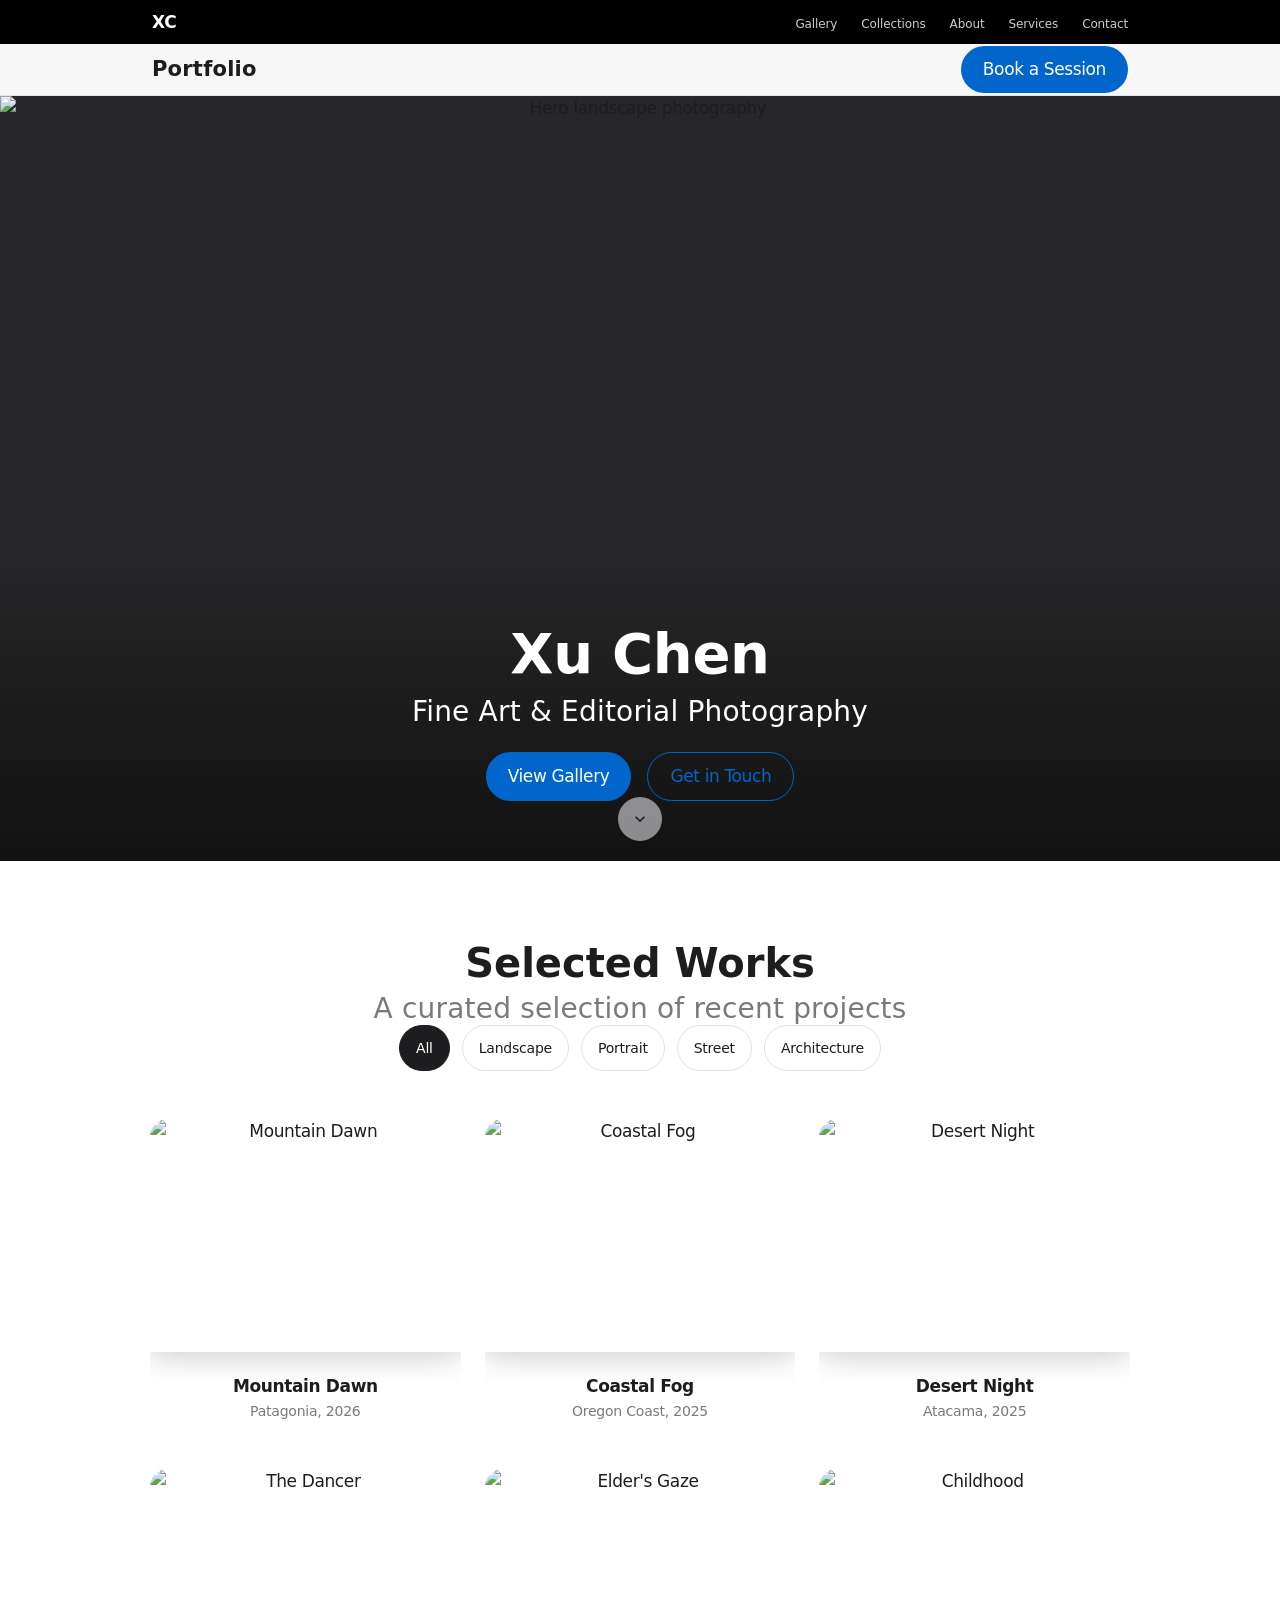
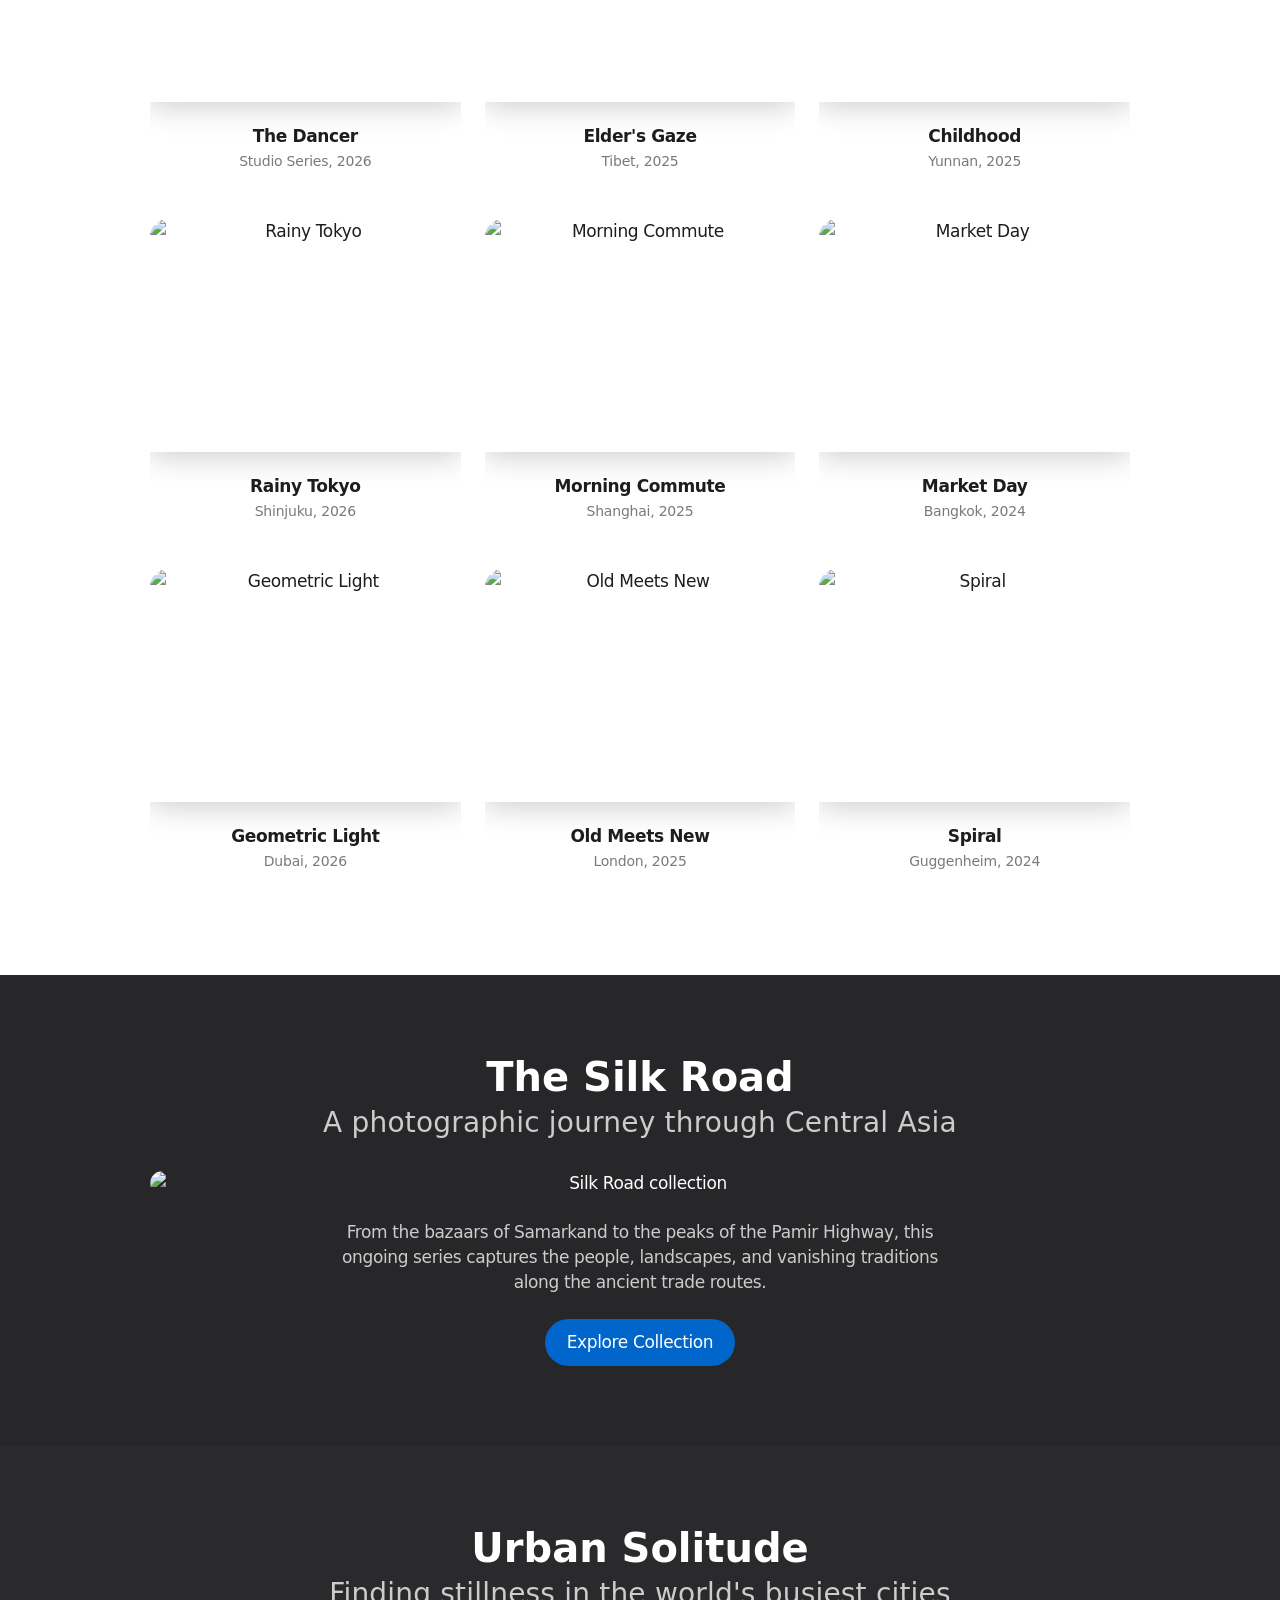
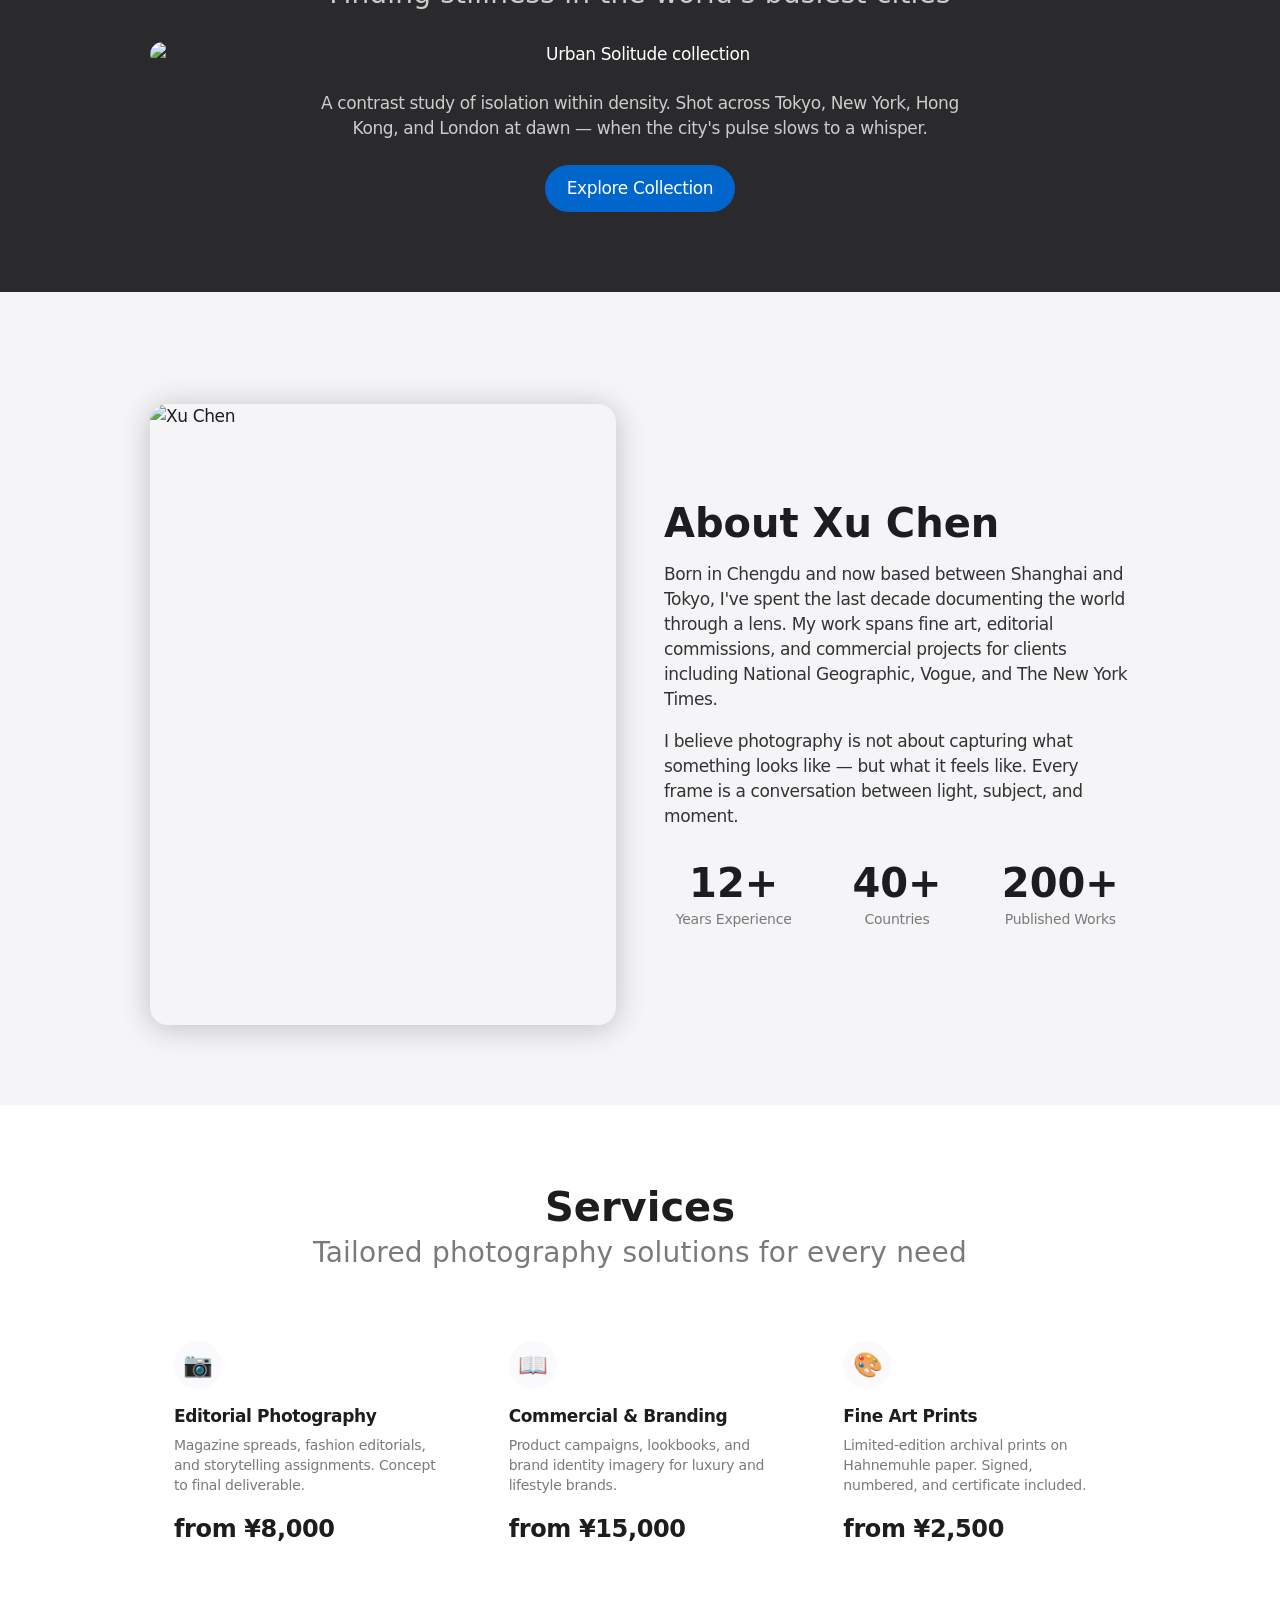
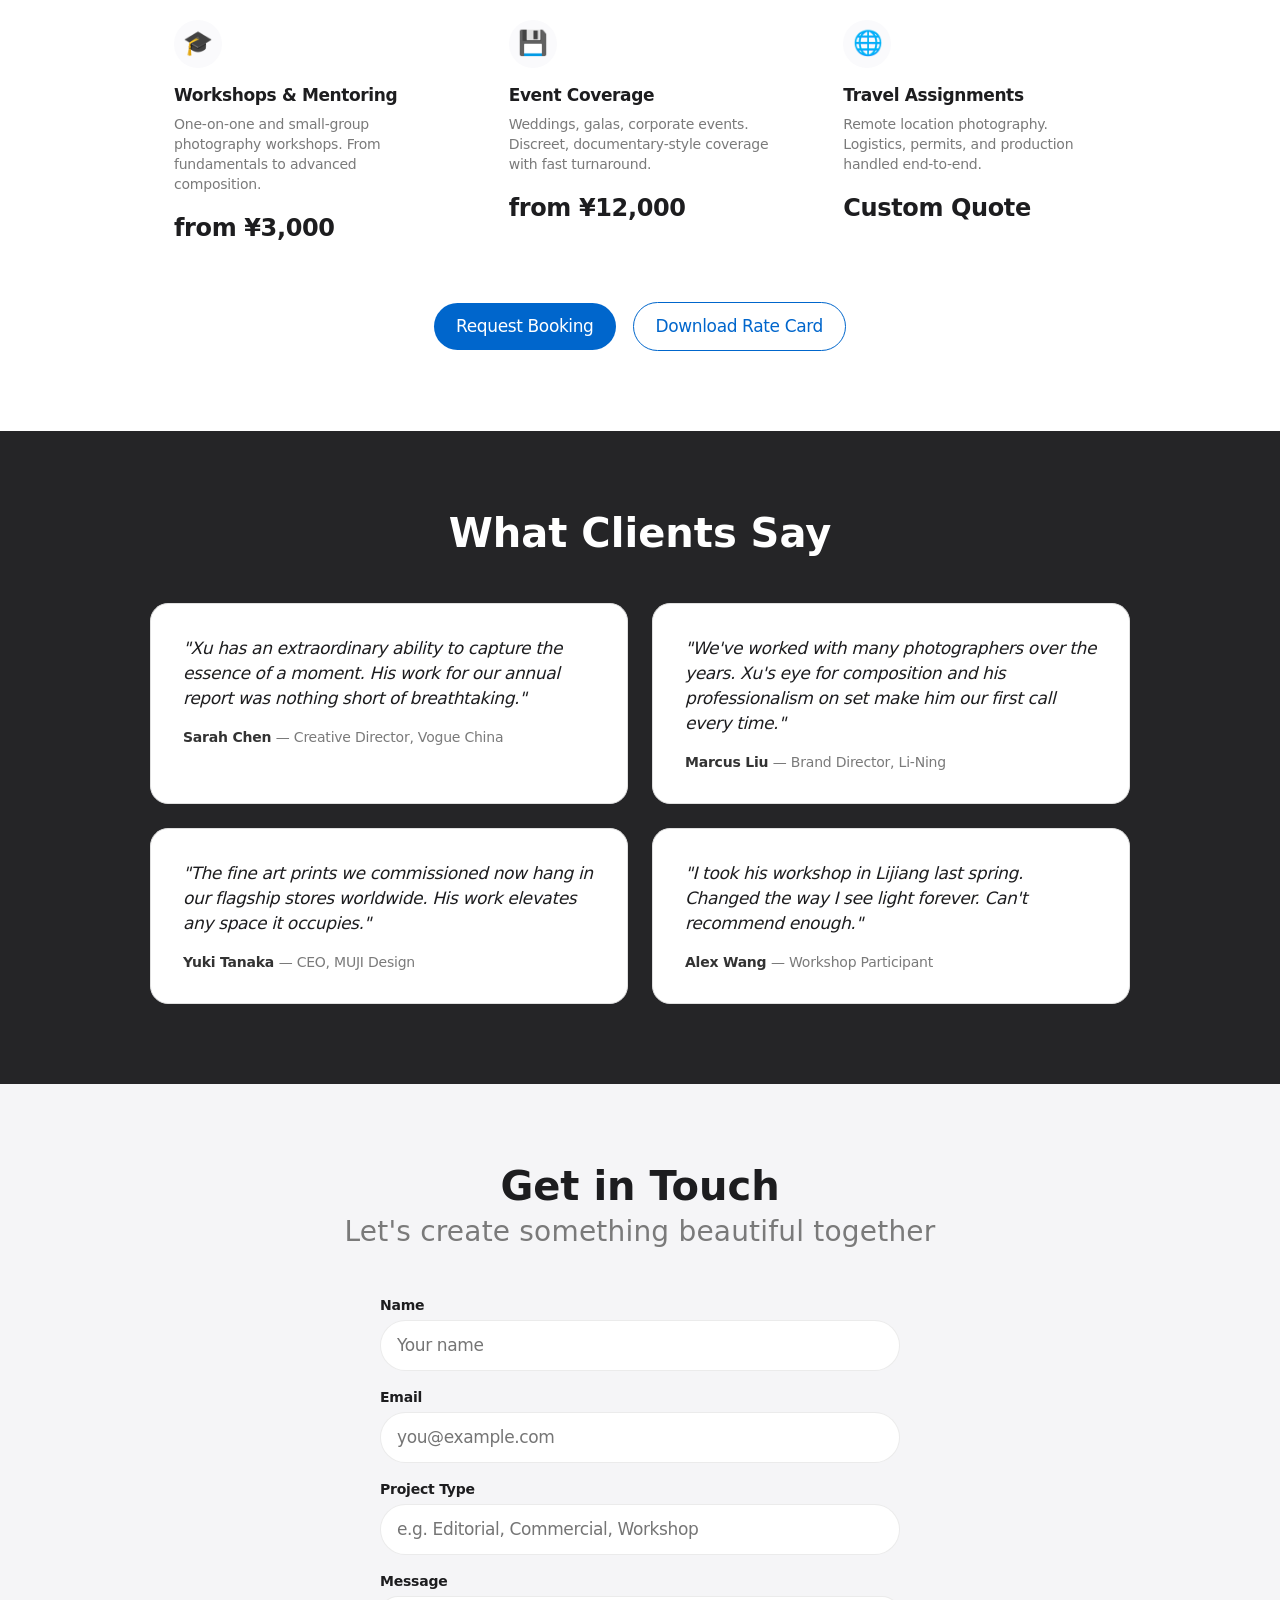
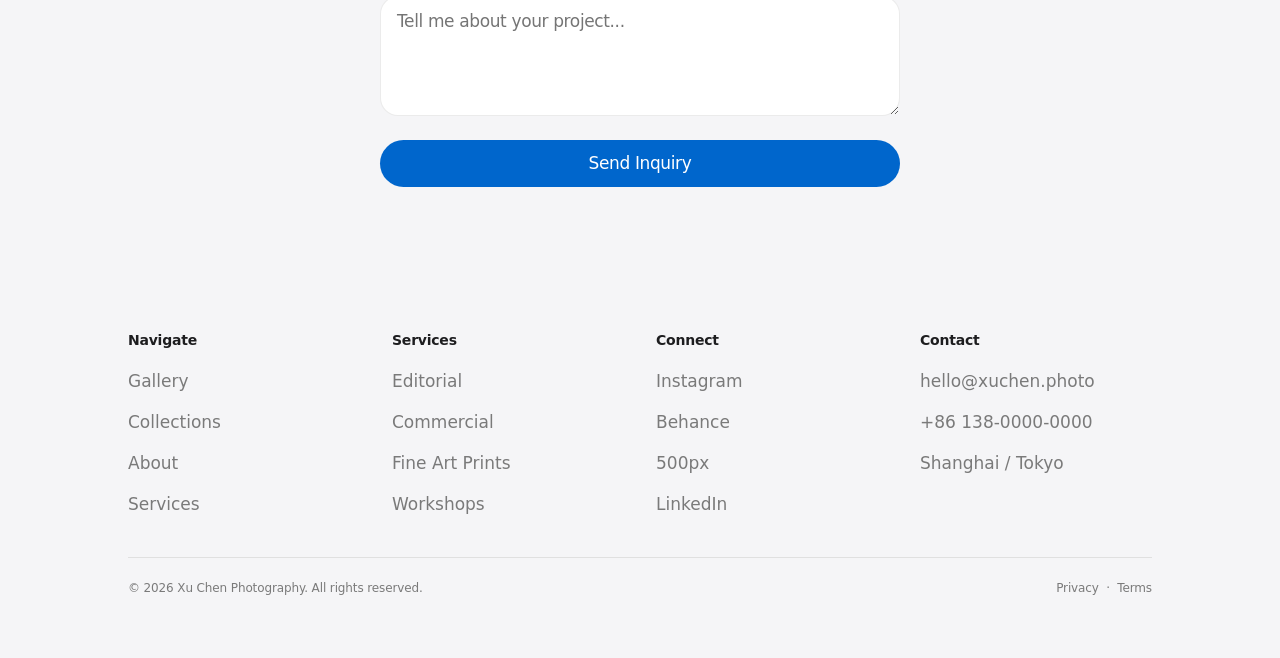
==== index.html @ 3d75cf9b "Initial commit: photographer portfolio" ====
<!DOCTYPE html>
<html lang="zh-CN">
<head>
<meta charset="UTF-8">
<meta name="viewport" content="width=device-width, initial-scale=1.0">
<title>Xu Chen — Photographer</title>
<style>
/* ============================================================
   CSS Custom Properties — per DESIGN.md tokens
   ============================================================ */
:root {
  /* Colors */
  --primary: #0066cc;
  --primary-focus: #0071e3;
  --primary-on-dark: #2997ff;
  --ink: #1d1d1f;
  --body: #1d1d1f;
  --body-on-dark: #ffffff;
  --body-muted: #cccccc;
  --ink-muted-80: #333333;
  --ink-muted-48: #7a7a7a;
  --divider-soft: #f0f0f0;
  --hairline: #e0e0e0;
  --canvas: #ffffff;
  --canvas-parchment: #f5f5f7;
  --surface-pearl: #fafafc;
  --surface-tile-1: #272729;
  --surface-tile-2: #2a2a2c;
  --surface-tile-3: #252527;
  --surface-black: #000000;
  --surface-chip-translucent: #d2d2d7;
  --on-primary: #ffffff;
  --on-dark: #ffffff;

  /* Typography — SF Pro stack */
  --font-display: "SF Pro Display", system-ui, -apple-system, sans-serif;
  --font-text: "SF Pro Text", system-ui, -apple-system, sans-serif;

  /* Spacing */
  --sp-xxs: 4px; --sp-xs: 8px; --sp-sm: 12px; --sp-md: 17px;
  --sp-lg: 24px; --sp-xl: 32px; --sp-xxl: 48px; --sp-section: 80px;

  /* Rounded */
  --r-none: 0px; --r-xs: 5px; --r-sm: 8px; --r-md: 11px;
  --r-lg: 18px; --r-pill: 9999px; --r-full: 9999px;

  /* Elevation */
  --product-shadow: 0 3px 30px rgba(0,0,0,0.22);
}

/* Reset */
*, *::before, *::after { margin: 0; padding: 0; box-sizing: border-box; }

html { scroll-behavior: smooth; -webkit-font-smoothing: antialiased; }

body {
  font-family: var(--font-text);
  font-size: 17px;
  font-weight: 400;
  line-height: 1.47;
  letter-spacing: -0.374px;
  color: var(--body);
  background: var(--canvas);
}

img { display: block; max-width: 100%; }

/* ============================================================
   Global Nav — surface-black, 44px, nav-link typography
   ============================================================ */
.global-nav {
  background: var(--surface-black);
  height: 44px;
  display: flex;
  align-items: center;
  justify-content: center;
  position: sticky;
  top: 0;
  z-index: 1000;
}
.global-nav-inner {
  width: 100%;
  max-width: 1024px;
  display: flex;
  align-items: center;
  justify-content: space-between;
  padding: 0 var(--sp-lg);
}
.nav-logo {
  font-family: var(--font-display);
  font-size: 17px;
  font-weight: 600;
  color: var(--on-dark);
  letter-spacing: -0.28px;
  text-decoration: none;
}
.nav-links {
  display: flex;
  gap: 24px;
  list-style: none;
}
.nav-links a {
  font-family: var(--font-text);
  font-size: 12px;
  font-weight: 400;
  line-height: 1;
  letter-spacing: -0.12px;
  color: var(--body-muted);
  text-decoration: none;
  transition: color 0.2s;
}
.nav-links a:hover { color: var(--on-dark); }
.nav-hamburger { display: none; background: none; border: none; color: var(--on-dark); font-size: 18px; cursor: pointer; }

/* ============================================================
   Sub Nav — frosted parchment, 52px, tagline
   ============================================================ */
.sub-nav {
  background: rgba(245,245,247,0.8);
  backdrop-filter: saturate(180%) blur(20px);
  -webkit-backdrop-filter: saturate(180%) blur(20px);
  height: 52px;
  display: flex;
  align-items: center;
  position: sticky;
  top: 44px;
  z-index: 999;
  border-bottom: 1px solid rgba(0,0,0,0.08);
}
.sub-nav-inner {
  width: 100%;
  max-width: 1024px;
  margin: 0 auto;
  display: flex;
  align-items: center;
  justify-content: space-between;
  padding: 0 var(--sp-lg);
}
.sub-nav-title {
  font-family: var(--font-display);
  font-size: 21px;
  font-weight: 600;
  line-height: 1.19;
  letter-spacing: 0.231px;
  color: var(--ink);
}
.sub-nav-actions { display: flex; gap: 16px; align-items: center; }

/* ============================================================
   Buttons — per DESIGN.md component specs
   ============================================================ */
.btn-primary {
  display: inline-flex;
  align-items: center;
  justify-content: center;
  background: var(--primary);
  color: var(--on-primary);
  font-family: var(--font-text);
  font-size: 17px;
  font-weight: 400;
  line-height: 1.47;
  letter-spacing: -0.374px;
  border-radius: var(--r-pill);
  padding: 11px 22px;
  text-decoration: none;
  border: none;
  cursor: pointer;
  transition: transform 0.15s;
}
.btn-primary:active { transform: scale(0.95); }
.btn-primary:focus-visible { outline: 2px solid var(--primary-focus); outline-offset: 2px; }

.btn-ghost {
  display: inline-flex;
  align-items: center;
  justify-content: center;
  background: transparent;
  color: var(--primary);
  font-family: var(--font-text);
  font-size: 17px;
  font-weight: 400;
  line-height: 1.47;
  letter-spacing: -0.374px;
  border: 1px solid var(--primary);
  border-radius: var(--r-pill);
  padding: 11px 22px;
  text-decoration: none;
  cursor: pointer;
  transition: transform 0.15s;
}
.btn-ghost:active { transform: scale(0.95); }

.btn-pearl {
  display: inline-flex;
  align-items: center;
  justify-content: center;
  background: var(--surface-pearl);
  color: var(--ink-muted-80);
  font-family: var(--font-text);
  font-size: 14px;
  font-weight: 400;
  line-height: 1.43;
  letter-spacing: -0.224px;
  border: 3px solid var(--divider-soft);
  border-radius: var(--r-md);
  padding: 8px 14px;
  text-decoration: none;
  cursor: pointer;
  transition: transform 0.15s;
}
.btn-pearl:active { transform: scale(0.95); }

.btn-dark-utility {
  display: inline-flex;
  align-items: center;
  justify-content: center;
  background: var(--ink);
  color: var(--on-dark);
  font-family: var(--font-text);
  font-size: 14px;
  font-weight: 400;
  line-height: 1.29;
  letter-spacing: -0.224px;
  border-radius: var(--r-sm);
  padding: 8px 15px;
  text-decoration: none;
  border: none;
  cursor: pointer;
  transition: transform 0.15s;
}
.btn-dark-utility:active { transform: scale(0.95); }

/* ============================================================
   Full-bleed Tiles
   ============================================================ */
.tile {
  width: 100%;
  padding: var(--sp-section) var(--sp-lg);
  display: flex;
  flex-direction: column;
  align-items: center;
  text-align: center;
  border-radius: var(--r-none);
}
.tile-light { background: var(--canvas); }
.tile-parchment { background: var(--canvas-parchment); }
.tile-dark { background: var(--surface-tile-1); color: var(--on-dark); }
.tile-dark-2 { background: var(--surface-tile-2); color: var(--on-dark); }
.tile-dark-3 { background: var(--surface-tile-3); color: var(--on-dark); }

.tile-inner {
  width: 100%;
  max-width: 980px;
}

/* Typography classes — per DESIGN.md */
.t-hero {
  font-family: var(--font-display);
  font-size: 56px;
  font-weight: 600;
  line-height: 1.07;
  letter-spacing: -0.28px;
}
.t-display-lg {
  font-family: var(--font-display);
  font-size: 40px;
  font-weight: 600;
  line-height: 1.10;
  letter-spacing: 0;
}
.t-display-md {
  font-family: var(--font-text);
  font-size: 34px;
  font-weight: 600;
  line-height: 1.47;
  letter-spacing: -0.374px;
}
.t-lead {
  font-family: var(--font-display);
  font-size: 28px;
  font-weight: 400;
  line-height: 1.14;
  letter-spacing: 0.196px;
}
.t-lead-airy {
  font-family: var(--font-text);
  font-size: 24px;
  font-weight: 300;
  line-height: 1.5;
  letter-spacing: 0;
}
.t-tagline {
  font-family: var(--font-display);
  font-size: 21px;
  font-weight: 600;
  line-height: 1.19;
  letter-spacing: 0.231px;
}
.t-body {
  font-family: var(--font-text);
  font-size: 17px;
  font-weight: 400;
  line-height: 1.47;
  letter-spacing: -0.374px;
}
.t-caption {
  font-family: var(--font-text);
  font-size: 14px;
  font-weight: 400;
  line-height: 1.43;
  letter-spacing: -0.224px;
}
.t-caption-strong {
  font-family: var(--font-text);
  font-size: 14px;
  font-weight: 600;
  line-height: 1.29;
  letter-spacing: -0.224px;
}
.t-fine-print {
  font-family: var(--font-text);
  font-size: 12px;
  font-weight: 400;
  line-height: 1;
  letter-spacing: -0.12px;
}
.t-micro-legal {
  font-family: var(--font-text);
  font-size: 10px;
  font-weight: 400;
  line-height: 1.3;
  letter-spacing: -0.08px;
}
.t-dense-link {
  font-family: var(--font-text);
  font-size: 17px;
  font-weight: 400;
  line-height: 2.41;
  letter-spacing: 0;
}

.text-on-dark { color: var(--on-dark); }
.text-muted { color: var(--ink-muted-48); }
.text-muted-dark { color: var(--body-muted); }
.link-on-dark { color: var(--primary-on-dark); text-decoration: none; }
.link-on-dark:hover { text-decoration: underline; }

/* ============================================================
   Hero Section — product-tile-light with photographer hero
   ============================================================ */
.hero-tile {
  background: var(--canvas);
  padding: 0;
  position: relative;
}
.hero-media {
  width: 100%;
  height: 85vh;
  min-height: 560px;
  position: relative;
  overflow: hidden;
  background: var(--surface-tile-1);
}
.hero-media img {
  width: 100%;
  height: 100%;
  object-fit: cover;
}
.hero-overlay {
  position: absolute;
  bottom: 0;
  left: 0;
  right: 0;
  padding: 80px var(--sp-lg) 60px;
  background: linear-gradient(to top, rgba(0,0,0,0.55) 0%, transparent 100%);
  color: var(--on-dark);
  text-align: center;
}
.hero-overlay h1 {
  font-family: var(--font-display);
  font-size: 56px;
  font-weight: 600;
  line-height: 1.07;
  letter-spacing: -0.28px;
}
.hero-overlay p {
  margin-top: var(--sp-sm);
  font-family: var(--font-display);
  font-size: 28px;
  font-weight: 400;
  line-height: 1.14;
  letter-spacing: 0.196px;
}
.hero-ctas {
  margin-top: var(--sp-lg);
  display: flex;
  gap: 16px;
  justify-content: center;
  flex-wrap: wrap;
}

/* Floating quick-nav chip on hero */
.hero-scroll-hint {
  position: absolute;
  bottom: 20px;
  left: 50%;
  transform: translateX(-50%);
  width: 44px;
  height: 44px;
  border-radius: var(--r-full);
  background: rgba(210,210,215,0.64);
  display: flex;
  align-items: center;
  justify-content: center;
  cursor: pointer;
  animation: float 2s ease-in-out infinite;
}
.hero-scroll-hint svg { width: 20px; height: 20px; fill: var(--ink); }
@keyframes float {
  0%, 100% { transform: translateX(-50%) translateY(0); }
  50% { transform: translateX(-50%) translateY(-8px); }
}

/* ============================================================
   Gallery Grid — store-utility-card style
   ============================================================ */
.gallery-grid {
  display: grid;
  grid-template-columns: repeat(3, 1fr);
  gap: 24px;
  margin-top: var(--sp-xxl);
}
.gallery-card {
  background: var(--canvas);
  border-radius: var(--r-lg);
  overflow: hidden;
  cursor: pointer;
  transition: transform 0.25s;
}
.gallery-card:hover { transform: scale(1.015); }
.gallery-card-image {
  width: 100%;
  aspect-ratio: 4 / 3;
  object-fit: cover;
  display: block;
  box-shadow: var(--product-shadow);
}
.gallery-card-body {
  padding: var(--sp-lg);
}
.gallery-card-body h3 {
  font-family: var(--font-text);
  font-size: 17px;
  font-weight: 600;
  line-height: 1.24;
  letter-spacing: -0.374px;
  color: var(--ink);
}
.gallery-card-body .meta {
  margin-top: 4px;
  font-family: var(--font-text);
  font-size: 14px;
  font-weight: 400;
  line-height: 1.43;
  letter-spacing: -0.224px;
  color: var(--ink-muted-48);
}

/* Category filter chips */
.filter-bar {
  display: flex;
  gap: var(--sp-sm);
  flex-wrap: wrap;
  justify-content: center;
  margin-bottom: var(--sp-xl);
}
.filter-chip {
  background: var(--canvas);
  color: var(--ink);
  font-family: var(--font-text);
  font-size: 14px;
  font-weight: 400;
  line-height: 1.43;
  letter-spacing: -0.224px;
  border: 1px solid var(--hairline);
  border-radius: var(--r-pill);
  padding: 12px 16px;
  cursor: pointer;
  transition: all 0.2s;
}
.filter-chip.active,
.filter-chip:hover {
  background: var(--ink);
  color: var(--on-dark);
  border-color: var(--ink);
}

/* ============================================================
   Collection Tile — product-tile-dark
   ============================================================ */
.collection-image-wrap {
  margin-top: var(--sp-xl);
  border-radius: var(--r-lg);
  overflow: hidden;
}
.collection-image-wrap img {
  width: 100%;
  box-shadow: var(--product-shadow);
}

/* ============================================================
   About section
   ============================================================ */
.about-split {
  display: grid;
  grid-template-columns: 1fr 1fr;
  gap: var(--sp-xxl);
  align-items: center;
  text-align: left;
  margin-top: var(--sp-xl);
}
.about-split img {
  width: 100%;
  aspect-ratio: 3 / 4;
  object-fit: cover;
  border-radius: var(--r-lg);
  box-shadow: var(--product-shadow);
}
.about-text h2 {
  font-family: var(--font-display);
  font-size: 40px;
  font-weight: 600;
  line-height: 1.10;
  letter-spacing: 0;
  color: var(--ink);
}
.about-text p {
  margin-top: var(--sp-md);
  font-family: var(--font-text);
  font-size: 17px;
  font-weight: 400;
  line-height: 1.47;
  letter-spacing: -0.374px;
  color: var(--ink-muted-80);
}
.about-stats {
  display: grid;
  grid-template-columns: repeat(3, 1fr);
  gap: var(--sp-lg);
  margin-top: var(--sp-xl);
}
.stat {
  text-align: center;
}
.stat-number {
  font-family: var(--font-display);
  font-size: 40px;
  font-weight: 600;
  line-height: 1.10;
  letter-spacing: 0;
  color: var(--ink);
}
.stat-label {
  margin-top: 4px;
  font-family: var(--font-text);
  font-size: 14px;
  font-weight: 400;
  line-height: 1.43;
  letter-spacing: -0.224px;
  color: var(--ink-muted-48);
}

/* ============================================================
   Services — store-utility-card grid
   ============================================================ */
.services-grid {
  display: grid;
  grid-template-columns: repeat(3, 1fr);
  gap: 24px;
  margin-top: var(--sp-xxl);
  text-align: left;
}
.service-card {
  background: var(--canvas);
  border-radius: var(--r-lg);
  padding: var(--sp-lg);
}
.service-card .icon {
  width: 48px;
  height: 48px;
  border-radius: var(--r-full);
  background: var(--surface-pearl);
  display: flex;
  align-items: center;
  justify-content: center;
  margin-bottom: var(--sp-md);
  font-size: 24px;
}
.service-card h3 {
  font-family: var(--font-text);
  font-size: 17px;
  font-weight: 600;
  line-height: 1.24;
  letter-spacing: -0.374px;
  color: var(--ink);
}
.service-card p {
  margin-top: 8px;
  font-family: var(--font-text);
  font-size: 14px;
  font-weight: 400;
  line-height: 1.43;
  letter-spacing: -0.224px;
  color: var(--ink-muted-48);
}
.service-price {
  margin-top: var(--sp-md);
  font-family: var(--font-display);
  font-size: 24px;
  font-weight: 600;
  color: var(--ink);
}

/* ============================================================
   Testimonials
   ============================================================ */
.testimonial-grid {
  display: grid;
  grid-template-columns: repeat(2, 1fr);
  gap: 24px;
  margin-top: var(--sp-xxl);
  text-align: left;
}
.testimonial-card {
  background: var(--canvas);
  border-radius: var(--r-lg);
  padding: var(--sp-xl);
  border: 1px solid var(--hairline);
}
.testimonial-card p {
  font-family: var(--font-text);
  font-size: 17px;
  font-weight: 400;
  line-height: 1.47;
  letter-spacing: -0.374px;
  color: var(--ink);
  font-style: italic;
}
.testimonial-card .author {
  margin-top: var(--sp-md);
  font-family: var(--font-text);
  font-size: 14px;
  font-weight: 600;
  line-height: 1.29;
  letter-spacing: -0.224px;
  color: var(--ink-muted-80);
}
.testimonial-card .author span {
  font-weight: 400;
  color: var(--ink-muted-48);
}

/* ============================================================
   Contact form
   ============================================================ */
.contact-form {
  max-width: 520px;
  margin: var(--sp-xxl) auto 0;
  text-align: left;
}
.form-group { margin-bottom: var(--sp-md); }
.form-group label {
  display: block;
  margin-bottom: 6px;
  font-family: var(--font-text);
  font-size: 14px;
  font-weight: 600;
  line-height: 1.29;
  letter-spacing: -0.224px;
  color: var(--ink);
}
.form-group input,
.form-group textarea {
  width: 100%;
  padding: 12px 16px;
  font-family: var(--font-text);
  font-size: 17px;
  font-weight: 400;
  line-height: 1.47;
  letter-spacing: -0.374px;
  color: var(--ink);
  background: var(--canvas);
  border: 1px solid rgba(0,0,0,0.08);
  border-radius: var(--r-pill);
  outline: none;
  transition: border-color 0.2s;
}
.form-group textarea { border-radius: var(--r-lg); resize: vertical; min-height: 120px; }
.form-group input:focus,
.form-group textarea:focus { border-color: var(--primary); }

/* ============================================================
   Footer
   ============================================================ */
.footer {
  background: var(--canvas-parchment);
  padding: 64px var(--sp-lg);
}
.footer-inner {
  max-width: 1024px;
  margin: 0 auto;
}
.footer-columns {
  display: grid;
  grid-template-columns: repeat(4, 1fr);
  gap: var(--sp-xl);
  padding-bottom: var(--sp-xl);
  border-bottom: 1px solid var(--hairline);
}
.footer-col h4 {
  font-family: var(--font-text);
  font-size: 14px;
  font-weight: 600;
  line-height: 1.29;
  letter-spacing: -0.224px;
  color: var(--ink);
  margin-bottom: var(--sp-sm);
}
.footer-col a {
  display: block;
  font-family: var(--font-text);
  font-size: 17px;
  font-weight: 400;
  line-height: 2.41;
  letter-spacing: 0;
  color: var(--ink-muted-48);
  text-decoration: none;
}
.footer-col a:hover { color: var(--ink); }
.footer-bottom {
  margin-top: var(--sp-lg);
  display: flex;
  justify-content: space-between;
  align-items: center;
  flex-wrap: wrap;
  gap: var(--sp-sm);
}
.footer-bottom p {
  font-family: var(--font-text);
  font-size: 12px;
  font-weight: 400;
  line-height: 1;
  letter-spacing: -0.12px;
  color: var(--ink-muted-48);
}

/* ============================================================
   Lightbox
   ============================================================ */
.lightbox {
  display: none;
  position: fixed;
  inset: 0;
  z-index: 9999;
  background: rgba(0,0,0,0.92);
  align-items: center;
  justify-content: center;
}
.lightbox.open { display: flex; }
.lightbox img {
  max-width: 90vw;
  max-height: 85vh;
  object-fit: contain;
  box-shadow: var(--product-shadow);
}
.lightbox-close {
  position: absolute;
  top: 20px;
  right: 20px;
  width: 44px;
  height: 44px;
  border-radius: var(--r-full);
  background: rgba(210,210,215,0.64);
  border: none;
  cursor: pointer;
  font-size: 20px;
  color: var(--ink);
  display: flex;
  align-items: center;
  justify-content: center;
}
.lightbox-prev,
.lightbox-next {
  position: absolute;
  top: 50%;
  transform: translateY(-50%);
  width: 44px;
  height: 44px;
  border-radius: var(--r-full);
  background: rgba(210,210,215,0.64);
  border: none;
  cursor: pointer;
  font-size: 18px;
  color: var(--ink);
  display: flex;
  align-items: center;
  justify-content: center;
}
.lightbox-prev { left: 20px; }
.lightbox-next { right: 20px; }
.lightbox-caption {
  position: absolute;
  bottom: 30px;
  left: 50%;
  transform: translateX(-50%);
  color: var(--body-on-dark);
  font-family: var(--font-text);
  font-size: 14px;
  line-height: 1.43;
}

/* ============================================================
   Responsive
   ============================================================ */
@media (max-width: 1068px) {
  .t-hero { font-size: 48px; }
  .gallery-grid { grid-template-columns: repeat(2, 1fr); }
  .services-grid { grid-template-columns: repeat(2, 1fr); }
  .about-split { grid-template-columns: 1fr; }
  .footer-columns { grid-template-columns: repeat(2, 1fr); }
}

@media (max-width: 833px) {
  .nav-links { display: none; }
  .nav-hamburger { display: block; }
  .hero-media { height: 65vh; min-height: 420px; }
  .hero-overlay h1 { font-size: 34px; }
  .hero-overlay p { font-size: 21px; }
  .t-hero { font-size: 40px; }
  .t-display-lg { font-size: 34px; }
  .gallery-grid { grid-template-columns: repeat(2, 1fr); gap: 16px; }
  .services-grid { grid-template-columns: 1fr; }
  .testimonial-grid { grid-template-columns: 1fr; }
  .about-stats { grid-template-columns: repeat(3, 1fr); gap: 12px; }
  .tile { padding: 48px var(--sp-lg); }
}

@media (max-width: 640px) {
  .hero-media { height: 55vh; min-height: 340px; }
  .hero-overlay h1 { font-size: 28px; }
  .hero-overlay p { font-size: 17px; }
  .t-hero { font-size: 34px; }
  .t-display-lg { font-size: 28px; }
  .t-display-md { font-size: 24px; }
  .gallery-grid { grid-template-columns: 1fr; }
  .services-grid { grid-template-columns: 1fr; }
  .about-stats { grid-template-columns: 1fr; }
  .footer-columns { grid-template-columns: 1fr; }
  .filter-bar { gap: 8px; }
  .btn-primary, .btn-ghost { font-size: 15px; padding: 9px 18px; }
}
</style>
</head>
<body>

<!-- ===== Global Nav ===== -->
<nav class="global-nav">
  <div class="global-nav-inner">
    <a href="#" class="nav-logo">XC</a>
    <ul class="nav-links">
      <li><a href="#gallery">Gallery</a></li>
      <li><a href="#collections">Collections</a></li>
      <li><a href="#about">About</a></li>
      <li><a href="#services">Services</a></li>
      <li><a href="#contact">Contact</a></li>
    </ul>
    <button class="nav-hamburger" aria-label="Menu">&#9776;</button>
  </div>
</nav>

<!-- ===== Sub Nav ===== -->
<div class="sub-nav">
  <div class="sub-nav-inner">
    <span class="sub-nav-title">Portfolio</span>
    <div class="sub-nav-actions">
      <a href="#contact" class="btn-primary">Book a Session</a>
    </div>
  </div>
</div>

<!-- ===== Hero Tile ===== -->
<section class="tile tile-light hero-tile">
  <div class="hero-media">
    <img src="https://picsum.photos/seed/hero-landscape/1600/900"
         alt="Hero landscape photography"
         loading="eager">
    <div class="hero-overlay">
      <h1>Xu Chen</h1>
      <p>Fine Art &amp; Editorial Photography</p>
      <div class="hero-ctas">
        <a href="#gallery" class="btn-primary">View Gallery</a>
        <a href="#contact" class="btn-ghost">Get in Touch</a>
      </div>
    </div>
    <div class="hero-scroll-hint" onclick="document.getElementById('gallery').scrollIntoView()">
      <svg viewBox="0 0 24 24"><path d="M7.41 8.59L12 13.17l4.59-4.58L18 10l-6 6-6-6 1.41-1.41z"/></svg>
    </div>
  </div>
</section>

<!-- ===== Gallery Tile (Light) ===== -->
<section class="tile tile-light" id="gallery">
  <div class="tile-inner">
    <h2 class="t-display-lg">Selected Works</h2>
    <p class="t-lead" style="margin-top:8px; color: var(--ink-muted-48);">A curated selection of recent projects</p>

    <div class="filter-bar">
      <span class="filter-chip active" data-filter="all">All</span>
      <span class="filter-chip" data-filter="landscape">Landscape</span>
      <span class="filter-chip" data-filter="portrait">Portrait</span>
      <span class="filter-chip" data-filter="street">Street</span>
      <span class="filter-chip" data-filter="architecture">Architecture</span>
    </div>

    <div class="gallery-grid" id="galleryGrid">
      <!-- Landscape -->
      <div class="gallery-card" data-category="landscape" onclick="openLightbox(0)">
        <img class="gallery-card-image" src="https://picsum.photos/seed/land1/800/600" alt="Mountain Dawn" loading="lazy">
        <div class="gallery-card-body"><h3>Mountain Dawn</h3><p class="meta">Patagonia, 2026</p></div>
      </div>
      <div class="gallery-card" data-category="landscape" onclick="openLightbox(1)">
        <img class="gallery-card-image" src="https://picsum.photos/seed/land2/800/600" alt="Coastal Fog" loading="lazy">
        <div class="gallery-card-body"><h3>Coastal Fog</h3><p class="meta">Oregon Coast, 2025</p></div>
      </div>
      <div class="gallery-card" data-category="landscape" onclick="openLightbox(2)">
        <img class="gallery-card-image" src="https://picsum.photos/seed/land3/800/600" alt="Desert Night" loading="lazy">
        <div class="gallery-card-body"><h3>Desert Night</h3><p class="meta">Atacama, 2025</p></div>
      </div>
      <!-- Portrait -->
      <div class="gallery-card" data-category="portrait" onclick="openLightbox(3)">
        <img class="gallery-card-image" src="https://picsum.photos/seed/port1/800/600" alt="The Dancer" loading="lazy">
        <div class="gallery-card-body"><h3>The Dancer</h3><p class="meta">Studio Series, 2026</p></div>
      </div>
      <div class="gallery-card" data-category="portrait" onclick="openLightbox(4)">
        <img class="gallery-card-image" src="https://picsum.photos/seed/port2/800/600" alt="Elder's Gaze" loading="lazy">
        <div class="gallery-card-body"><h3>Elder's Gaze</h3><p class="meta">Tibet, 2025</p></div>
      </div>
      <div class="gallery-card" data-category="portrait" onclick="openLightbox(5)">
        <img class="gallery-card-image" src="https://picsum.photos/seed/port3/800/600" alt="Childhood" loading="lazy">
        <div class="gallery-card-body"><h3>Childhood</h3><p class="meta">Yunnan, 2025</p></div>
      </div>
      <!-- Street -->
      <div class="gallery-card" data-category="street" onclick="openLightbox(6)">
        <img class="gallery-card-image" src="https://picsum.photos/seed/street1/800/600" alt="Rainy Tokyo" loading="lazy">
        <div class="gallery-card-body"><h3>Rainy Tokyo</h3><p class="meta">Shinjuku, 2026</p></div>
      </div>
      <div class="gallery-card" data-category="street" onclick="openLightbox(7)">
        <img class="gallery-card-image" src="https://picsum.photos/seed/street2/800/600" alt="Morning Commute" loading="lazy">
        <div class="gallery-card-body"><h3>Morning Commute</h3><p class="meta">Shanghai, 2025</p></div>
      </div>
      <div class="gallery-card" data-category="street" onclick="openLightbox(8)">
        <img class="gallery-card-image" src="https://picsum.photos/seed/street3/800/600" alt="Market Day" loading="lazy">
        <div class="gallery-card-body"><h3>Market Day</h3><p class="meta">Bangkok, 2024</p></div>
      </div>
      <!-- Architecture -->
      <div class="gallery-card" data-category="architecture" onclick="openLightbox(9)">
        <img class="gallery-card-image" src="https://picsum.photos/seed/arch1/800/600" alt="Geometric Light" loading="lazy">
        <div class="gallery-card-body"><h3>Geometric Light</h3><p class="meta">Dubai, 2026</p></div>
      </div>
      <div class="gallery-card" data-category="architecture" onclick="openLightbox(10)">
        <img class="gallery-card-image" src="https://picsum.photos/seed/arch2/800/600" alt="Old Meets New" loading="lazy">
        <div class="gallery-card-body"><h3>Old Meets New</h3><p class="meta">London, 2025</p></div>
      </div>
      <div class="gallery-card" data-category="architecture" onclick="openLightbox(11)">
        <img class="gallery-card-image" src="https://picsum.photos/seed/arch3/800/600" alt="Spiral" loading="lazy">
        <div class="gallery-card-body"><h3>Spiral</h3><p class="meta">Guggenheim, 2024</p></div>
      </div>
    </div>
  </div>
</section>

<!-- ===== Collection Tile (Dark) ===== -->
<section class="tile tile-dark" id="collections">
  <div class="tile-inner">
    <h2 class="t-display-lg text-on-dark">The Silk Road</h2>
    <p class="t-lead" style="margin-top:8px; color: var(--body-muted);">A photographic journey through Central Asia</p>
    <div class="collection-image-wrap">
      <img src="https://picsum.photos/seed/silkroad/1200/600" alt="Silk Road collection" loading="lazy">
    </div>
    <p style="margin-top: var(--sp-lg); max-width: 640px; margin-inline: auto; color: var(--body-muted);" class="t-body">
      From the bazaars of Samarkand to the peaks of the Pamir Highway, this ongoing series captures the people, landscapes, and vanishing traditions along the ancient trade routes.
    </p>
    <div style="margin-top: var(--sp-lg);">
      <a href="#" class="btn-primary">Explore Collection</a>
    </div>
  </div>
</section>

<!-- ===== Collection 2 (Dark variant) ===== -->
<section class="tile tile-dark-2" id="collections-2">
  <div class="tile-inner">
    <h2 class="t-display-lg text-on-dark">Urban Solitude</h2>
    <p class="t-lead" style="margin-top:8px; color: var(--body-muted);">Finding stillness in the world's busiest cities</p>
    <div class="collection-image-wrap">
      <img src="https://picsum.photos/seed/urban/1200/600" alt="Urban Solitude collection" loading="lazy">
    </div>
    <p style="margin-top: var(--sp-lg); max-width: 640px; margin-inline: auto; color: var(--body-muted);" class="t-body">
      A contrast study of isolation within density. Shot across Tokyo, New York, Hong Kong, and London at dawn — when the city's pulse slows to a whisper.
    </p>
    <div style="margin-top: var(--sp-lg);">
      <a href="#" class="btn-primary">Explore Collection</a>
    </div>
  </div>
</section>

<!-- ===== About (Parchment) ===== -->
<section class="tile tile-parchment" id="about">
  <div class="tile-inner">
    <div class="about-split">
      <img src="https://picsum.photos/seed/photographer/600/800" alt="Xu Chen" loading="lazy">
      <div class="about-text">
        <h2>About Xu Chen</h2>
        <p>
          Born in Chengdu and now based between Shanghai and Tokyo, I've spent the last decade documenting the world through a lens. My work spans fine art, editorial commissions, and commercial projects for clients including National Geographic, Vogue, and The New York Times.
        </p>
        <p>
          I believe photography is not about capturing what something looks like — but what it feels like. Every frame is a conversation between light, subject, and moment.
        </p>
        <div class="about-stats">
          <div class="stat">
            <div class="stat-number">12+</div>
            <div class="stat-label">Years Experience</div>
          </div>
          <div class="stat">
            <div class="stat-number">40+</div>
            <div class="stat-label">Countries</div>
          </div>
          <div class="stat">
            <div class="stat-number">200+</div>
            <div class="stat-label">Published Works</div>
          </div>
        </div>
      </div>
    </div>
  </div>
</section>

<!-- ===== Services (Light) ===== -->
<section class="tile tile-light" id="services">
  <div class="tile-inner">
    <h2 class="t-display-lg">Services</h2>
    <p class="t-lead" style="margin-top:8px; color: var(--ink-muted-48);">Tailored photography solutions for every need</p>

    <div class="services-grid">
      <div class="service-card">
        <div class="icon">&#128247;</div>
        <h3>Editorial Photography</h3>
        <p>Magazine spreads, fashion editorials, and storytelling assignments. Concept to final deliverable.</p>
        <div class="service-price">from ¥8,000</div>
      </div>
      <div class="service-card">
        <div class="icon">&#128214;</div>
        <h3>Commercial &amp; Branding</h3>
        <p>Product campaigns, lookbooks, and brand identity imagery for luxury and lifestyle brands.</p>
        <div class="service-price">from ¥15,000</div>
      </div>
      <div class="service-card">
        <div class="icon">&#127912;</div>
        <h3>Fine Art Prints</h3>
        <p>Limited-edition archival prints on Hahnemuhle paper. Signed, numbered, and certificate included.</p>
        <div class="service-price">from ¥2,500</div>
      </div>
      <div class="service-card">
        <div class="icon">&#127891;</div>
        <h3>Workshops &amp; Mentoring</h3>
        <p>One-on-one and small-group photography workshops. From fundamentals to advanced composition.</p>
        <div class="service-price">from ¥3,000</div>
      </div>
      <div class="service-card">
        <div class="icon">&#128190;</div>
        <h3>Event Coverage</h3>
        <p>Weddings, galas, corporate events. Discreet, documentary-style coverage with fast turnaround.</p>
        <div class="service-price">from ¥12,000</div>
      </div>
      <div class="service-card">
        <div class="icon">&#127760;</div>
        <h3>Travel Assignments</h3>
        <p>Remote location photography. Logistics, permits, and production handled end-to-end.</p>
        <div class="service-price">Custom Quote</div>
      </div>
    </div>

    <div style="margin-top: var(--sp-xl);">
      <a href="#contact" class="btn-primary">Request Booking</a>
      <a href="#" class="btn-ghost" style="margin-left:12px;">Download Rate Card</a>
    </div>
  </div>
</section>

<!-- ===== Testimonials (Dark) ===== -->
<section class="tile tile-dark-3" id="testimonials">
  <div class="tile-inner">
    <h2 class="t-display-lg text-on-dark">What Clients Say</h2>
    <div class="testimonial-grid">
      <div class="testimonial-card">
        <p>"Xu has an extraordinary ability to capture the essence of a moment. His work for our annual report was nothing short of breathtaking."</p>
        <div class="author">Sarah Chen <span>— Creative Director, Vogue China</span></div>
      </div>
      <div class="testimonial-card">
        <p>"We've worked with many photographers over the years. Xu's eye for composition and his professionalism on set make him our first call every time."</p>
        <div class="author">Marcus Liu <span>— Brand Director, Li-Ning</span></div>
      </div>
      <div class="testimonial-card">
        <p>"The fine art prints we commissioned now hang in our flagship stores worldwide. His work elevates any space it occupies."</p>
        <div class="author">Yuki Tanaka <span>— CEO, MUJI Design</span></div>
      </div>
      <div class="testimonial-card">
        <p>"I took his workshop in Lijiang last spring. Changed the way I see light forever. Can't recommend enough."</p>
        <div class="author">Alex Wang <span>— Workshop Participant</span></div>
      </div>
    </div>
  </div>
</section>

<!-- ===== Contact (Parchment) ===== -->
<section class="tile tile-parchment" id="contact">
  <div class="tile-inner">
    <h2 class="t-display-lg">Get in Touch</h2>
    <p class="t-lead" style="margin-top:8px; color: var(--ink-muted-48);">Let's create something beautiful together</p>

    <form class="contact-form" onsubmit="alert('Form submitted! (demo)'); return false;">
      <div class="form-group">
        <label for="name">Name</label>
        <input type="text" id="name" placeholder="Your name" required>
      </div>
      <div class="form-group">
        <label for="email">Email</label>
        <input type="email" id="email" placeholder="you@example.com" required>
      </div>
      <div class="form-group">
        <label for="type">Project Type</label>
        <input type="text" id="type" placeholder="e.g. Editorial, Commercial, Workshop">
      </div>
      <div class="form-group">
        <label for="message">Message</label>
        <textarea id="message" placeholder="Tell me about your project..." required></textarea>
      </div>
      <button type="submit" class="btn-primary" style="width:100%;">Send Inquiry</button>
    </form>
  </div>
</section>

<!-- ===== Footer ===== -->
<footer class="footer">
  <div class="footer-inner">
    <div class="footer-columns">
      <div class="footer-col">
        <h4>Navigate</h4>
        <a href="#">Gallery</a>
        <a href="#">Collections</a>
        <a href="#">About</a>
        <a href="#">Services</a>
      </div>
      <div class="footer-col">
        <h4>Services</h4>
        <a href="#">Editorial</a>
        <a href="#">Commercial</a>
        <a href="#">Fine Art Prints</a>
        <a href="#">Workshops</a>
      </div>
      <div class="footer-col">
        <h4>Connect</h4>
        <a href="#">Instagram</a>
        <a href="#">Behance</a>
        <a href="#">500px</a>
        <a href="#">LinkedIn</a>
      </div>
      <div class="footer-col">
        <h4>Contact</h4>
        <a href="#">hello@xuchen.photo</a>
        <a href="#">+86 138-0000-0000</a>
        <a href="#">Shanghai / Tokyo</a>
      </div>
    </div>
    <div class="footer-bottom">
      <p>&copy; 2026 Xu Chen Photography. All rights reserved.</p>
      <p>
        <a href="#" style="color: var(--ink-muted-48); text-decoration: none;">Privacy</a>
        &nbsp;&middot;&nbsp;
        <a href="#" style="color: var(--ink-muted-48); text-decoration: none;">Terms</a>
      </p>
    </div>
  </div>
</footer>

<!-- ===== Lightbox ===== -->
<div class="lightbox" id="lightbox">
  <button class="lightbox-close" onclick="closeLightbox()">&times;</button>
  <button class="lightbox-prev" onclick="navigateLightbox(-1)">&#8249;</button>
  <button class="lightbox-next" onclick="navigateLightbox(1)">&#8250;</button>
  <img id="lightboxImg" src="" alt="">
  <div class="lightbox-caption" id="lightboxCaption"></div>
</div>

<script>
// Gallery data for lightbox
const galleryItems = [
  { src: 'https://picsum.photos/seed/land1/1600/1200', caption: 'Mountain Dawn — Patagonia, 2026' },
  { src: 'https://picsum.photos/seed/land2/1600/1200', caption: 'Coastal Fog — Oregon Coast, 2025' },
  { src: 'https://picsum.photos/seed/land3/1600/1200', caption: 'Desert Night — Atacama, 2025' },
  { src: 'https://picsum.photos/seed/port1/1600/1200', caption: 'The Dancer — Studio Series, 2026' },
  { src: 'https://picsum.photos/seed/port2/1600/1200', caption: "Elder's Gaze — Tibet, 2025" },
  { src: 'https://picsum.photos/seed/port3/1600/1200', caption: 'Childhood — Yunnan, 2025' },
  { src: 'https://picsum.photos/seed/street1/1600/1200', caption: 'Rainy Tokyo — Shinjuku, 2026' },
  { src: 'https://picsum.photos/seed/street2/1600/1200', caption: 'Morning Commute — Shanghai, 2025' },
  { src: 'https://picsum.photos/seed/street3/1600/1200', caption: 'Market Day — Bangkok, 2024' },
  { src: 'https://picsum.photos/seed/arch1/1600/1200', caption: 'Geometric Light — Dubai, 2026' },
  { src: 'https://picsum.photos/seed/arch2/1600/1200', caption: 'Old Meets New — London, 2025' },
  { src: 'https://picsum.photos/seed/arch3/1600/1200', caption: 'Spiral — Guggenheim, 2024' },
];
let currentIndex = 0;

function openLightbox(index) {
  currentIndex = index;
  const item = galleryItems[index];
  document.getElementById('lightboxImg').src = item.src;
  document.getElementById('lightboxCaption').textContent = item.caption;
  document.getElementById('lightbox').classList.add('open');
  document.body.style.overflow = 'hidden';
}

function closeLightbox() {
  document.getElementById('lightbox').classList.remove('open');
  document.body.style.overflow = '';
}

function navigateLightbox(dir) {
  currentIndex = (currentIndex + dir + galleryItems.length) % galleryItems.length;
  const item = galleryItems[currentIndex];
  document.getElementById('lightboxImg').src = item.src;
  document.getElementById('lightboxCaption').textContent = item.caption;
}

// Keyboard nav
document.addEventListener('keydown', function(e) {
  if (!document.getElementById('lightbox').classList.contains('open')) return;
  if (e.key === 'Escape') closeLightbox();
  if (e.key === 'ArrowLeft') navigateLightbox(-1);
  if (e.key === 'ArrowRight') navigateLightbox(1);
});

// Filter chips
document.querySelectorAll('.filter-chip').forEach(chip => {
  chip.addEventListener('click', function() {
    document.querySelectorAll('.filter-chip').forEach(c => c.classList.remove('active'));
    this.classList.add('active');
    const filter = this.dataset.filter;
    document.querySelectorAll('.gallery-card').forEach(card => {
      if (filter === 'all' || card.dataset.category === filter) {
        card.style.display = '';
      } else {
        card.style.display = 'none';
      }
    });
  });
});
</script>

</body>
</html>
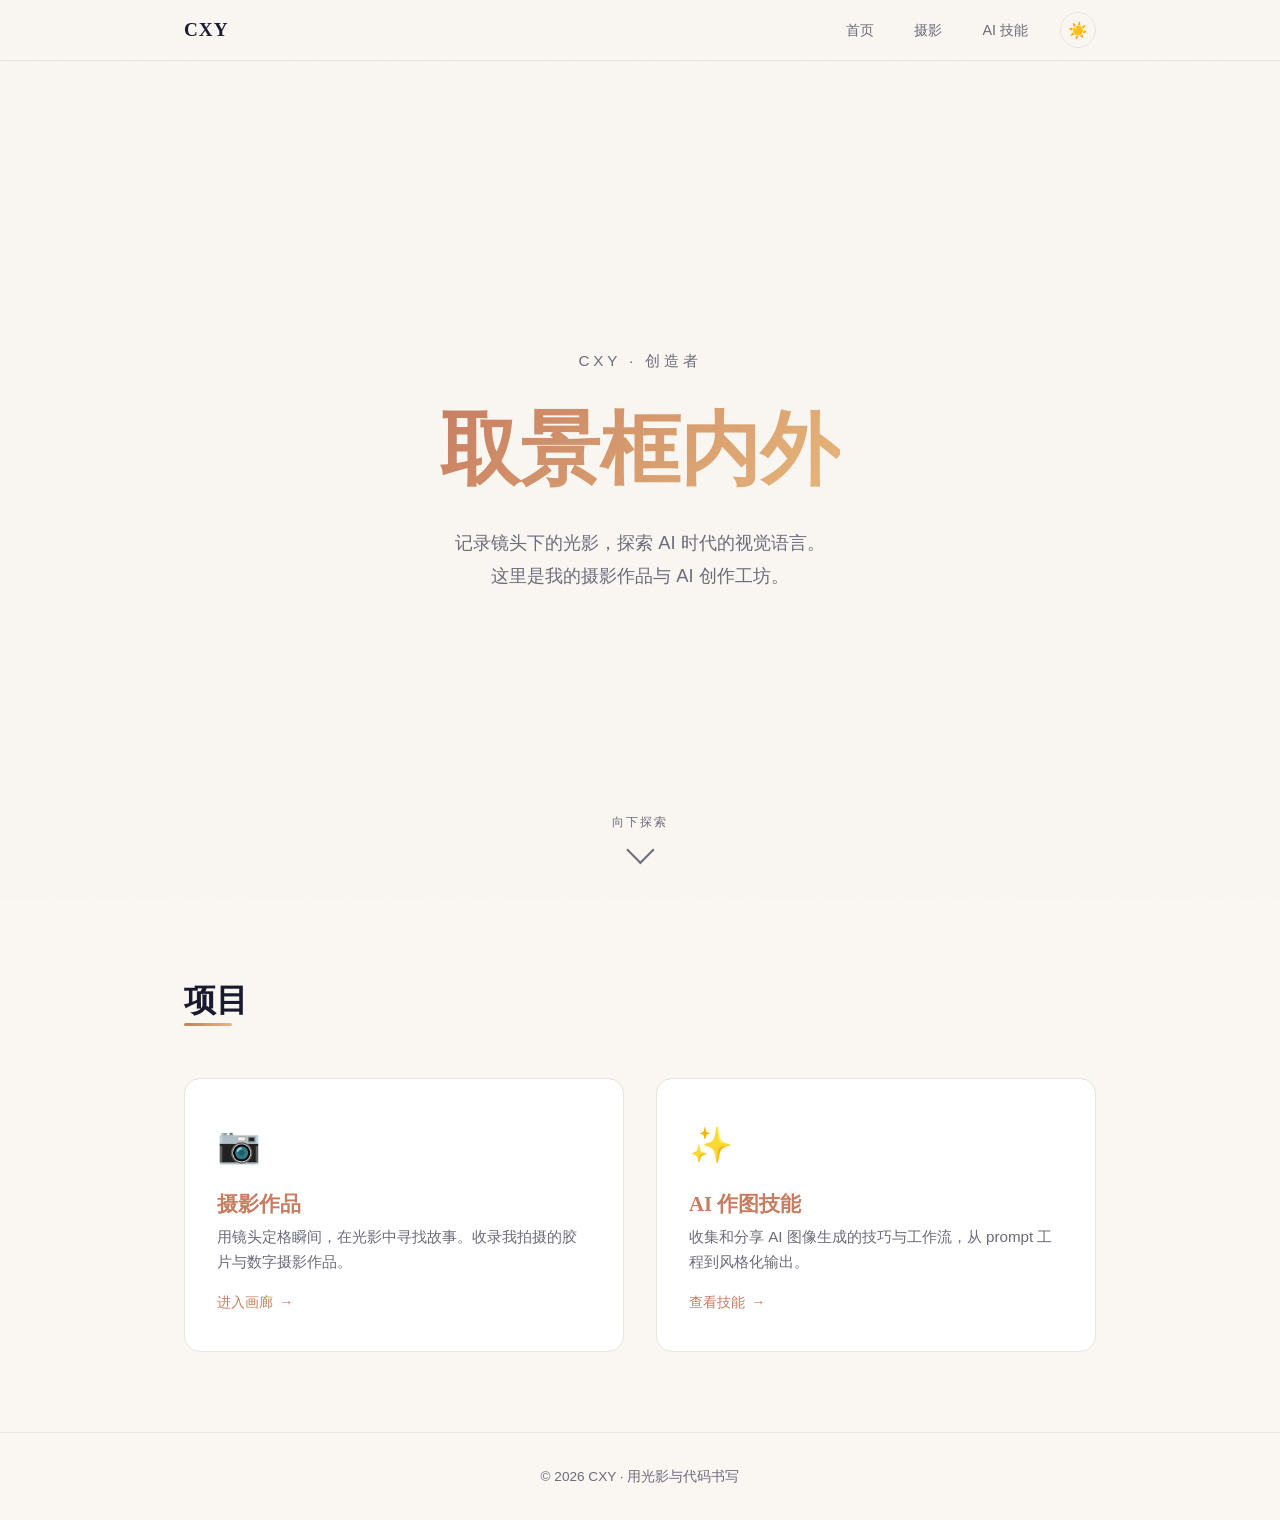
==== commit 120e9bb0: "重构个人站：主页 + 摄影 + AI 技能三页结构 - 全新主页：个人介绍 + 项目导航 - 新增摄影作品展示子页面 - 新增 AI 作图技能收集子页面（含交互式表单预留） - 全局样式：暗色模式、纸" ====
--- a/index.html
+++ b/index.html
@@ -1,1270 +1,72 @@
 <!DOCTYPE html>
 <html lang="zh-CN">
 <head>
-<meta charset="UTF-8">
-<meta name="viewport" content="width=device-width, initial-scale=1.0">
-<title>Xu Chen — Photographer</title>
-<style>
-/* ============================================================
-   CSS Custom Properties — per DESIGN.md tokens
-   ============================================================ */
-:root {
-  /* Colors */
-  --primary: #0066cc;
-  --primary-focus: #0071e3;
-  --primary-on-dark: #2997ff;
-  --ink: #1d1d1f;
-  --body: #1d1d1f;
-  --body-on-dark: #ffffff;
-  --body-muted: #cccccc;
-  --ink-muted-80: #333333;
-  --ink-muted-48: #7a7a7a;
-  --divider-soft: #f0f0f0;
-  --hairline: #e0e0e0;
-  --canvas: #ffffff;
-  --canvas-parchment: #f5f5f7;
-  --surface-pearl: #fafafc;
-  --surface-tile-1: #272729;
-  --surface-tile-2: #2a2a2c;
-  --surface-tile-3: #252527;
-  --surface-black: #000000;
-  --surface-chip-translucent: #d2d2d7;
-  --on-primary: #ffffff;
-  --on-dark: #ffffff;
-
-  /* Typography — SF Pro stack */
-  --font-display: "SF Pro Display", system-ui, -apple-system, sans-serif;
-  --font-text: "SF Pro Text", system-ui, -apple-system, sans-serif;
-
-  /* Spacing */
-  --sp-xxs: 4px; --sp-xs: 8px; --sp-sm: 12px; --sp-md: 17px;
-  --sp-lg: 24px; --sp-xl: 32px; --sp-xxl: 48px; --sp-section: 80px;
-
-  /* Rounded */
-  --r-none: 0px; --r-xs: 5px; --r-sm: 8px; --r-md: 11px;
-  --r-lg: 18px; --r-pill: 9999px; --r-full: 9999px;
-
-  /* Elevation */
-  --product-shadow: 0 3px 30px rgba(0,0,0,0.22);
-}
-
-/* Reset */
-*, *::before, *::after { margin: 0; padding: 0; box-sizing: border-box; }
-
-html { scroll-behavior: smooth; -webkit-font-smoothing: antialiased; }
-
-body {
-  font-family: var(--font-text);
-  font-size: 17px;
-  font-weight: 400;
-  line-height: 1.47;
-  letter-spacing: -0.374px;
-  color: var(--body);
-  background: var(--canvas);
-}
-
-img { display: block; max-width: 100%; }
-
-/* ============================================================
-   Global Nav — surface-black, 44px, nav-link typography
-   ============================================================ */
-.global-nav {
-  background: var(--surface-black);
-  height: 44px;
-  display: flex;
-  align-items: center;
-  justify-content: center;
-  position: sticky;
-  top: 0;
-  z-index: 1000;
-}
-.global-nav-inner {
-  width: 100%;
-  max-width: 1024px;
-  display: flex;
-  align-items: center;
-  justify-content: space-between;
-  padding: 0 var(--sp-lg);
-}
-.nav-logo {
-  font-family: var(--font-display);
-  font-size: 17px;
-  font-weight: 600;
-  color: var(--on-dark);
-  letter-spacing: -0.28px;
-  text-decoration: none;
-}
-.nav-links {
-  display: flex;
-  gap: 24px;
-  list-style: none;
-}
-.nav-links a {
-  font-family: var(--font-text);
-  font-size: 12px;
-  font-weight: 400;
-  line-height: 1;
-  letter-spacing: -0.12px;
-  color: var(--body-muted);
-  text-decoration: none;
-  transition: color 0.2s;
-}
-.nav-links a:hover { color: var(--on-dark); }
-.nav-hamburger { display: none; background: none; border: none; color: var(--on-dark); font-size: 18px; cursor: pointer; }
-
-/* ============================================================
-   Sub Nav — frosted parchment, 52px, tagline
-   ============================================================ */
-.sub-nav {
-  background: rgba(245,245,247,0.8);
-  backdrop-filter: saturate(180%) blur(20px);
-  -webkit-backdrop-filter: saturate(180%) blur(20px);
-  height: 52px;
-  display: flex;
-  align-items: center;
-  position: sticky;
-  top: 44px;
-  z-index: 999;
-  border-bottom: 1px solid rgba(0,0,0,0.08);
-}
-.sub-nav-inner {
-  width: 100%;
-  max-width: 1024px;
-  margin: 0 auto;
-  display: flex;
-  align-items: center;
-  justify-content: space-between;
-  padding: 0 var(--sp-lg);
-}
-.sub-nav-title {
-  font-family: var(--font-display);
-  font-size: 21px;
-  font-weight: 600;
-  line-height: 1.19;
-  letter-spacing: 0.231px;
-  color: var(--ink);
-}
-.sub-nav-actions { display: flex; gap: 16px; align-items: center; }
-
-/* ============================================================
-   Buttons — per DESIGN.md component specs
-   ============================================================ */
-.btn-primary {
-  display: inline-flex;
-  align-items: center;
-  justify-content: center;
-  background: var(--primary);
-  color: var(--on-primary);
-  font-family: var(--font-text);
-  font-size: 17px;
-  font-weight: 400;
-  line-height: 1.47;
-  letter-spacing: -0.374px;
-  border-radius: var(--r-pill);
-  padding: 11px 22px;
-  text-decoration: none;
-  border: none;
-  cursor: pointer;
-  transition: transform 0.15s;
-}
-.btn-primary:active { transform: scale(0.95); }
-.btn-primary:focus-visible { outline: 2px solid var(--primary-focus); outline-offset: 2px; }
-
-.btn-ghost {
-  display: inline-flex;
-  align-items: center;
-  justify-content: center;
-  background: transparent;
-  color: var(--primary);
-  font-family: var(--font-text);
-  font-size: 17px;
-  font-weight: 400;
-  line-height: 1.47;
-  letter-spacing: -0.374px;
-  border: 1px solid var(--primary);
-  border-radius: var(--r-pill);
-  padding: 11px 22px;
-  text-decoration: none;
-  cursor: pointer;
-  transition: transform 0.15s;
-}
-.btn-ghost:active { transform: scale(0.95); }
-
-.btn-pearl {
-  display: inline-flex;
-  align-items: center;
-  justify-content: center;
-  background: var(--surface-pearl);
-  color: var(--ink-muted-80);
-  font-family: var(--font-text);
-  font-size: 14px;
-  font-weight: 400;
-  line-height: 1.43;
-  letter-spacing: -0.224px;
-  border: 3px solid var(--divider-soft);
-  border-radius: var(--r-md);
-  padding: 8px 14px;
-  text-decoration: none;
-  cursor: pointer;
-  transition: transform 0.15s;
-}
-.btn-pearl:active { transform: scale(0.95); }
-
-.btn-dark-utility {
-  display: inline-flex;
-  align-items: center;
-  justify-content: center;
-  background: var(--ink);
-  color: var(--on-dark);
-  font-family: var(--font-text);
-  font-size: 14px;
-  font-weight: 400;
-  line-height: 1.29;
-  letter-spacing: -0.224px;
-  border-radius: var(--r-sm);
-  padding: 8px 15px;
-  text-decoration: none;
-  border: none;
-  cursor: pointer;
-  transition: transform 0.15s;
-}
-.btn-dark-utility:active { transform: scale(0.95); }
-
-/* ============================================================
-   Full-bleed Tiles
-   ============================================================ */
-.tile {
-  width: 100%;
-  padding: var(--sp-section) var(--sp-lg);
-  display: flex;
-  flex-direction: column;
-  align-items: center;
-  text-align: center;
-  border-radius: var(--r-none);
-}
-.tile-light { background: var(--canvas); }
-.tile-parchment { background: var(--canvas-parchment); }
-.tile-dark { background: var(--surface-tile-1); color: var(--on-dark); }
-.tile-dark-2 { background: var(--surface-tile-2); color: var(--on-dark); }
-.tile-dark-3 { background: var(--surface-tile-3); color: var(--on-dark); }
-
-.tile-inner {
-  width: 100%;
-  max-width: 980px;
-}
-
-/* Typography classes — per DESIGN.md */
-.t-hero {
-  font-family: var(--font-display);
-  font-size: 56px;
-  font-weight: 600;
-  line-height: 1.07;
-  letter-spacing: -0.28px;
-}
-.t-display-lg {
-  font-family: var(--font-display);
-  font-size: 40px;
-  font-weight: 600;
-  line-height: 1.10;
-  letter-spacing: 0;
-}
-.t-display-md {
-  font-family: var(--font-text);
-  font-size: 34px;
-  font-weight: 600;
-  line-height: 1.47;
-  letter-spacing: -0.374px;
-}
-.t-lead {
-  font-family: var(--font-display);
-  font-size: 28px;
-  font-weight: 400;
-  line-height: 1.14;
-  letter-spacing: 0.196px;
-}
-.t-lead-airy {
-  font-family: var(--font-text);
-  font-size: 24px;
-  font-weight: 300;
-  line-height: 1.5;
-  letter-spacing: 0;
-}
-.t-tagline {
-  font-family: var(--font-display);
-  font-size: 21px;
-  font-weight: 600;
-  line-height: 1.19;
-  letter-spacing: 0.231px;
-}
-.t-body {
-  font-family: var(--font-text);
-  font-size: 17px;
-  font-weight: 400;
-  line-height: 1.47;
-  letter-spacing: -0.374px;
-}
-.t-caption {
-  font-family: var(--font-text);
-  font-size: 14px;
-  font-weight: 400;
-  line-height: 1.43;
-  letter-spacing: -0.224px;
-}
-.t-caption-strong {
-  font-family: var(--font-text);
-  font-size: 14px;
-  font-weight: 600;
-  line-height: 1.29;
-  letter-spacing: -0.224px;
-}
-.t-fine-print {
-  font-family: var(--font-text);
-  font-size: 12px;
-  font-weight: 400;
-  line-height: 1;
-  letter-spacing: -0.12px;
-}
-.t-micro-legal {
-  font-family: var(--font-text);
-  font-size: 10px;
-  font-weight: 400;
-  line-height: 1.3;
-  letter-spacing: -0.08px;
-}
-.t-dense-link {
-  font-family: var(--font-text);
-  font-size: 17px;
-  font-weight: 400;
-  line-height: 2.41;
-  letter-spacing: 0;
-}
-
-.text-on-dark { color: var(--on-dark); }
-.text-muted { color: var(--ink-muted-48); }
-.text-muted-dark { color: var(--body-muted); }
-.link-on-dark { color: var(--primary-on-dark); text-decoration: none; }
-.link-on-dark:hover { text-decoration: underline; }
-
-/* ============================================================
-   Hero Section — product-tile-light with photographer hero
-   ============================================================ */
-.hero-tile {
-  background: var(--canvas);
-  padding: 0;
-  position: relative;
-}
-.hero-media {
-  width: 100%;
-  height: 85vh;
-  min-height: 560px;
-  position: relative;
-  overflow: hidden;
-  background: var(--surface-tile-1);
-}
-.hero-media img {
-  width: 100%;
-  height: 100%;
-  object-fit: cover;
-}
-.hero-overlay {
-  position: absolute;
-  bottom: 0;
-  left: 0;
-  right: 0;
-  padding: 80px var(--sp-lg) 60px;
-  background: linear-gradient(to top, rgba(0,0,0,0.55) 0%, transparent 100%);
-  color: var(--on-dark);
-  text-align: center;
-}
-.hero-overlay h1 {
-  font-family: var(--font-display);
-  font-size: 56px;
-  font-weight: 600;
-  line-height: 1.07;
-  letter-spacing: -0.28px;
-}
-.hero-overlay p {
-  margin-top: var(--sp-sm);
-  font-family: var(--font-display);
-  font-size: 28px;
-  font-weight: 400;
-  line-height: 1.14;
-  letter-spacing: 0.196px;
-}
-.hero-ctas {
-  margin-top: var(--sp-lg);
-  display: flex;
-  gap: 16px;
-  justify-content: center;
-  flex-wrap: wrap;
-}
-
-/* Floating quick-nav chip on hero */
-.hero-scroll-hint {
-  position: absolute;
-  bottom: 20px;
-  left: 50%;
-  transform: translateX(-50%);
-  width: 44px;
-  height: 44px;
-  border-radius: var(--r-full);
-  background: rgba(210,210,215,0.64);
-  display: flex;
-  align-items: center;
-  justify-content: center;
-  cursor: pointer;
-  animation: float 2s ease-in-out infinite;
-}
-.hero-scroll-hint svg { width: 20px; height: 20px; fill: var(--ink); }
-@keyframes float {
-  0%, 100% { transform: translateX(-50%) translateY(0); }
-  50% { transform: translateX(-50%) translateY(-8px); }
-}
-
-/* ============================================================
-   Gallery Grid — store-utility-card style
-   ============================================================ */
-.gallery-grid {
-  display: grid;
-  grid-template-columns: repeat(3, 1fr);
-  gap: 24px;
-  margin-top: var(--sp-xxl);
-}
-.gallery-card {
-  background: var(--canvas);
-  border-radius: var(--r-lg);
-  overflow: hidden;
-  cursor: pointer;
-  transition: transform 0.25s;
-}
-.gallery-card:hover { transform: scale(1.015); }
-.gallery-card-image {
-  width: 100%;
-  aspect-ratio: 4 / 3;
-  object-fit: cover;
-  display: block;
-  box-shadow: var(--product-shadow);
-}
-.gallery-card-body {
-  padding: var(--sp-lg);
-}
-.gallery-card-body h3 {
-  font-family: var(--font-text);
-  font-size: 17px;
-  font-weight: 600;
-  line-height: 1.24;
-  letter-spacing: -0.374px;
-  color: var(--ink);
-}
-.gallery-card-body .meta {
-  margin-top: 4px;
-  font-family: var(--font-text);
-  font-size: 14px;
-  font-weight: 400;
-  line-height: 1.43;
-  letter-spacing: -0.224px;
-  color: var(--ink-muted-48);
-}
-
-/* Category filter chips */
-.filter-bar {
-  display: flex;
-  gap: var(--sp-sm);
-  flex-wrap: wrap;
-  justify-content: center;
-  margin-bottom: var(--sp-xl);
-}
-.filter-chip {
-  background: var(--canvas);
-  color: var(--ink);
-  font-family: var(--font-text);
-  font-size: 14px;
-  font-weight: 400;
-  line-height: 1.43;
-  letter-spacing: -0.224px;
-  border: 1px solid var(--hairline);
-  border-radius: var(--r-pill);
-  padding: 12px 16px;
-  cursor: pointer;
-  transition: all 0.2s;
-}
-.filter-chip.active,
-.filter-chip:hover {
-  background: var(--ink);
-  color: var(--on-dark);
-  border-color: var(--ink);
-}
-
-/* ============================================================
-   Collection Tile — product-tile-dark
-   ============================================================ */
-.collection-image-wrap {
-  margin-top: var(--sp-xl);
-  border-radius: var(--r-lg);
-  overflow: hidden;
-}
-.collection-image-wrap img {
-  width: 100%;
-  box-shadow: var(--product-shadow);
-}
-
-/* ============================================================
-   About section
-   ============================================================ */
-.about-split {
-  display: grid;
-  grid-template-columns: 1fr 1fr;
-  gap: var(--sp-xxl);
-  align-items: center;
-  text-align: left;
-  margin-top: var(--sp-xl);
-}
-.about-split img {
-  width: 100%;
-  aspect-ratio: 3 / 4;
-  object-fit: cover;
-  border-radius: var(--r-lg);
-  box-shadow: var(--product-shadow);
-}
-.about-text h2 {
-  font-family: var(--font-display);
-  font-size: 40px;
-  font-weight: 600;
-  line-height: 1.10;
-  letter-spacing: 0;
-  color: var(--ink);
-}
-.about-text p {
-  margin-top: var(--sp-md);
-  font-family: var(--font-text);
-  font-size: 17px;
-  font-weight: 400;
-  line-height: 1.47;
-  letter-spacing: -0.374px;
-  color: var(--ink-muted-80);
-}
-.about-stats {
-  display: grid;
-  grid-template-columns: repeat(3, 1fr);
-  gap: var(--sp-lg);
-  margin-top: var(--sp-xl);
-}
-.stat {
-  text-align: center;
-}
-.stat-number {
-  font-family: var(--font-display);
-  font-size: 40px;
-  font-weight: 600;
-  line-height: 1.10;
-  letter-spacing: 0;
-  color: var(--ink);
-}
-.stat-label {
-  margin-top: 4px;
-  font-family: var(--font-text);
-  font-size: 14px;
-  font-weight: 400;
-  line-height: 1.43;
-  letter-spacing: -0.224px;
-  color: var(--ink-muted-48);
-}
-
-/* ============================================================
-   Services — store-utility-card grid
-   ============================================================ */
-.services-grid {
-  display: grid;
-  grid-template-columns: repeat(3, 1fr);
-  gap: 24px;
-  margin-top: var(--sp-xxl);
-  text-align: left;
-}
-.service-card {
-  background: var(--canvas);
-  border-radius: var(--r-lg);
-  padding: var(--sp-lg);
-}
-.service-card .icon {
-  width: 48px;
-  height: 48px;
-  border-radius: var(--r-full);
-  background: var(--surface-pearl);
-  display: flex;
-  align-items: center;
-  justify-content: center;
-  margin-bottom: var(--sp-md);
-  font-size: 24px;
-}
-.service-card h3 {
-  font-family: var(--font-text);
-  font-size: 17px;
-  font-weight: 600;
-  line-height: 1.24;
-  letter-spacing: -0.374px;
-  color: var(--ink);
-}
-.service-card p {
-  margin-top: 8px;
-  font-family: var(--font-text);
-  font-size: 14px;
-  font-weight: 400;
-  line-height: 1.43;
-  letter-spacing: -0.224px;
-  color: var(--ink-muted-48);
-}
-.service-price {
-  margin-top: var(--sp-md);
-  font-family: var(--font-display);
-  font-size: 24px;
-  font-weight: 600;
-  color: var(--ink);
-}
-
-/* ============================================================
-   Testimonials
-   ============================================================ */
-.testimonial-grid {
-  display: grid;
-  grid-template-columns: repeat(2, 1fr);
-  gap: 24px;
-  margin-top: var(--sp-xxl);
-  text-align: left;
-}
-.testimonial-card {
-  background: var(--canvas);
-  border-radius: var(--r-lg);
-  padding: var(--sp-xl);
-  border: 1px solid var(--hairline);
-}
-.testimonial-card p {
-  font-family: var(--font-text);
-  font-size: 17px;
-  font-weight: 400;
-  line-height: 1.47;
-  letter-spacing: -0.374px;
-  color: var(--ink);
-  font-style: italic;
-}
-.testimonial-card .author {
-  margin-top: var(--sp-md);
-  font-family: var(--font-text);
-  font-size: 14px;
-  font-weight: 600;
-  line-height: 1.29;
-  letter-spacing: -0.224px;
-  color: var(--ink-muted-80);
-}
-.testimonial-card .author span {
-  font-weight: 400;
-  color: var(--ink-muted-48);
-}
-
-/* ============================================================
-   Contact form
-   ============================================================ */
-.contact-form {
-  max-width: 520px;
-  margin: var(--sp-xxl) auto 0;
-  text-align: left;
-}
-.form-group { margin-bottom: var(--sp-md); }
-.form-group label {
-  display: block;
-  margin-bottom: 6px;
-  font-family: var(--font-text);
-  font-size: 14px;
-  font-weight: 600;
-  line-height: 1.29;
-  letter-spacing: -0.224px;
-  color: var(--ink);
-}
-.form-group input,
-.form-group textarea {
-  width: 100%;
-  padding: 12px 16px;
-  font-family: var(--font-text);
-  font-size: 17px;
-  font-weight: 400;
-  line-height: 1.47;
-  letter-spacing: -0.374px;
-  color: var(--ink);
-  background: var(--canvas);
-  border: 1px solid rgba(0,0,0,0.08);
-  border-radius: var(--r-pill);
-  outline: none;
-  transition: border-color 0.2s;
-}
-.form-group textarea { border-radius: var(--r-lg); resize: vertical; min-height: 120px; }
-.form-group input:focus,
-.form-group textarea:focus { border-color: var(--primary); }
-
-/* ============================================================
-   Footer
-   ============================================================ */
-.footer {
-  background: var(--canvas-parchment);
-  padding: 64px var(--sp-lg);
-}
-.footer-inner {
-  max-width: 1024px;
-  margin: 0 auto;
-}
-.footer-columns {
-  display: grid;
-  grid-template-columns: repeat(4, 1fr);
-  gap: var(--sp-xl);
-  padding-bottom: var(--sp-xl);
-  border-bottom: 1px solid var(--hairline);
-}
-.footer-col h4 {
-  font-family: var(--font-text);
-  font-size: 14px;
-  font-weight: 600;
-  line-height: 1.29;
-  letter-spacing: -0.224px;
-  color: var(--ink);
-  margin-bottom: var(--sp-sm);
-}
-.footer-col a {
-  display: block;
-  font-family: var(--font-text);
-  font-size: 17px;
-  font-weight: 400;
-  line-height: 2.41;
-  letter-spacing: 0;
-  color: var(--ink-muted-48);
-  text-decoration: none;
-}
-.footer-col a:hover { color: var(--ink); }
-.footer-bottom {
-  margin-top: var(--sp-lg);
-  display: flex;
-  justify-content: space-between;
-  align-items: center;
-  flex-wrap: wrap;
-  gap: var(--sp-sm);
-}
-.footer-bottom p {
-  font-family: var(--font-text);
-  font-size: 12px;
-  font-weight: 400;
-  line-height: 1;
-  letter-spacing: -0.12px;
-  color: var(--ink-muted-48);
-}
-
-/* ============================================================
-   Lightbox
-   ============================================================ */
-.lightbox {
-  display: none;
-  position: fixed;
-  inset: 0;
-  z-index: 9999;
-  background: rgba(0,0,0,0.92);
-  align-items: center;
-  justify-content: center;
-}
-.lightbox.open { display: flex; }
-.lightbox img {
-  max-width: 90vw;
-  max-height: 85vh;
-  object-fit: contain;
-  box-shadow: var(--product-shadow);
-}
-.lightbox-close {
-  position: absolute;
-  top: 20px;
-  right: 20px;
-  width: 44px;
-  height: 44px;
-  border-radius: var(--r-full);
-  background: rgba(210,210,215,0.64);
-  border: none;
-  cursor: pointer;
-  font-size: 20px;
-  color: var(--ink);
-  display: flex;
-  align-items: center;
-  justify-content: center;
-}
-.lightbox-prev,
-.lightbox-next {
-  position: absolute;
-  top: 50%;
-  transform: translateY(-50%);
-  width: 44px;
-  height: 44px;
-  border-radius: var(--r-full);
-  background: rgba(210,210,215,0.64);
-  border: none;
-  cursor: pointer;
-  font-size: 18px;
-  color: var(--ink);
-  display: flex;
-  align-items: center;
-  justify-content: center;
-}
-.lightbox-prev { left: 20px; }
-.lightbox-next { right: 20px; }
-.lightbox-caption {
-  position: absolute;
-  bottom: 30px;
-  left: 50%;
-  transform: translateX(-50%);
-  color: var(--body-on-dark);
-  font-family: var(--font-text);
-  font-size: 14px;
-  line-height: 1.43;
-}
-
-/* ============================================================
-   Responsive
-   ============================================================ */
-@media (max-width: 1068px) {
-  .t-hero { font-size: 48px; }
-  .gallery-grid { grid-template-columns: repeat(2, 1fr); }
-  .services-grid { grid-template-columns: repeat(2, 1fr); }
-  .about-split { grid-template-columns: 1fr; }
-  .footer-columns { grid-template-columns: repeat(2, 1fr); }
-}
-
-@media (max-width: 833px) {
-  .nav-links { display: none; }
-  .nav-hamburger { display: block; }
-  .hero-media { height: 65vh; min-height: 420px; }
-  .hero-overlay h1 { font-size: 34px; }
-  .hero-overlay p { font-size: 21px; }
-  .t-hero { font-size: 40px; }
-  .t-display-lg { font-size: 34px; }
-  .gallery-grid { grid-template-columns: repeat(2, 1fr); gap: 16px; }
-  .services-grid { grid-template-columns: 1fr; }
-  .testimonial-grid { grid-template-columns: 1fr; }
-  .about-stats { grid-template-columns: repeat(3, 1fr); gap: 12px; }
-  .tile { padding: 48px var(--sp-lg); }
-}
-
-@media (max-width: 640px) {
-  .hero-media { height: 55vh; min-height: 340px; }
-  .hero-overlay h1 { font-size: 28px; }
-  .hero-overlay p { font-size: 17px; }
-  .t-hero { font-size: 34px; }
-  .t-display-lg { font-size: 28px; }
-  .t-display-md { font-size: 24px; }
-  .gallery-grid { grid-template-columns: 1fr; }
-  .services-grid { grid-template-columns: 1fr; }
-  .about-stats { grid-template-columns: 1fr; }
-  .footer-columns { grid-template-columns: 1fr; }
-  .filter-bar { gap: 8px; }
-  .btn-primary, .btn-ghost { font-size: 15px; padding: 9px 18px; }
-}
-</style>
+  <meta charset="UTF-8">
+  <meta name="viewport" content="width=device-width, initial-scale=1.0">
+  <meta name="description" content="CXY 的个人网站 — 摄影与 AI 创作">
+  <title>CXY · 个人站</title>
+  <link rel="stylesheet" href="/css/style.css">
+  <link rel="icon" href="data:image/svg+xml,<svg xmlns='http://www.w3.org/2000/svg' viewBox='0 0 100 100'><text y='.9em' font-size='90'>✦</text></svg>">
 </head>
 <body>
 
-<!-- ===== Global Nav ===== -->
-<nav class="global-nav">
-  <div class="global-nav-inner">
-    <a href="#" class="nav-logo">XC</a>
-    <ul class="nav-links">
-      <li><a href="#gallery">Gallery</a></li>
-      <li><a href="#collections">Collections</a></li>
-      <li><a href="#about">About</a></li>
-      <li><a href="#services">Services</a></li>
-      <li><a href="#contact">Contact</a></li>
-    </ul>
-    <button class="nav-hamburger" aria-label="Menu">&#9776;</button>
-  </div>
-</nav>
+  <!-- Navigation -->
+  <nav class="nav">
+    <div class="nav-inner">
+      <a href="/" class="nav-logo">CXY</a>
+      <ul class="nav-links">
+        <li><a href="/">首页</a></li>
+        <li><a href="/photography/">摄影</a></li>
+        <li><a href="/ai-skills/">AI 技能</a></li>
+        <li>
+          <button id="themeToggle" class="theme-toggle" aria-label="切换主题">☀️</button>
+        </li>
+      </ul>
+    </div>
+  </nav>
 
-<!-- ===== Sub Nav ===== -->
-<div class="sub-nav">
-  <div class="sub-nav-inner">
-    <span class="sub-nav-title">Portfolio</span>
-    <div class="sub-nav-actions">
-      <a href="#contact" class="btn-primary">Book a Session</a>
+  <!-- Hero -->
+  <section class="hero">
+    <p class="hero-subtitle reveal">CXY · 创造者</p>
+    <h1 class="hero-title reveal">取景框内外</h1>
+    <p class="hero-desc reveal">
+      记录镜头下的光影，探索 AI 时代的视觉语言。<br>
+      这里是我的摄影作品与 AI 创作工坊。
+    </p>
+    <div class="hero-scroll">
+      <span>向下探索</span>
+      <div class="arrow"></div>
     </div>
-  </div>
-</div>
+  </section>
 
-<!-- ===== Hero Tile ===== -->
-<section class="tile tile-light hero-tile">
-  <div class="hero-media">
-    <img src="https://picsum.photos/seed/hero-landscape/1600/900"
-         alt="Hero landscape photography"
-         loading="eager">
-    <div class="hero-overlay">
-      <h1>Xu Chen</h1>
-      <p>Fine Art &amp; Editorial Photography</p>
-      <div class="hero-ctas">
-        <a href="#gallery" class="btn-primary">View Gallery</a>
-        <a href="#contact" class="btn-ghost">Get in Touch</a>
+  <!-- Projects -->
+  <section class="section" id="projects">
+    <div class="container">
+      <h2 class="section-title reveal">项目</h2>
+      <div class="project-grid">
+        <a href="/photography/" class="project-card reveal">
+          <span class="project-card-icon">📷</span>
+          <h3>摄影作品</h3>
+          <p>用镜头定格瞬间，在光影中寻找故事。收录我拍摄的胶片与数字摄影作品。</p>
+          <span class="card-link">进入画廊</span>
+        </a>
+        <a href="/ai-skills/" class="project-card reveal">
+          <span class="project-card-icon">✨</span>
+          <h3>AI 作图技能</h3>
+          <p>收集和分享 AI 图像生成的技巧与工作流，从 prompt 工程到风格化输出。</p>
+          <span class="card-link">查看技能</span>
+        </a>
       </div>
     </div>
-    <div class="hero-scroll-hint" onclick="document.getElementById('gallery').scrollIntoView()">
-      <svg viewBox="0 0 24 24"><path d="M7.41 8.59L12 13.17l4.59-4.58L18 10l-6 6-6-6 1.41-1.41z"/></svg>
+  </section>
+
+  <!-- Footer -->
+  <footer class="footer">
+    <div class="container">
+      <p>&copy; 2026 CXY · 用光影与代码书写</p>
     </div>
-  </div>
-</section>
+  </footer>
 
-<!-- ===== Gallery Tile (Light) ===== -->
-<section class="tile tile-light" id="gallery">
-  <div class="tile-inner">
-    <h2 class="t-display-lg">Selected Works</h2>
-    <p class="t-lead" style="margin-top:8px; color: var(--ink-muted-48);">A curated selection of recent projects</p>
-
-    <div class="filter-bar">
-      <span class="filter-chip active" data-filter="all">All</span>
-      <span class="filter-chip" data-filter="landscape">Landscape</span>
-      <span class="filter-chip" data-filter="portrait">Portrait</span>
-      <span class="filter-chip" data-filter="street">Street</span>
-      <span class="filter-chip" data-filter="architecture">Architecture</span>
-    </div>
-
-    <div class="gallery-grid" id="galleryGrid">
-      <!-- Landscape -->
-      <div class="gallery-card" data-category="landscape" onclick="openLightbox(0)">
-        <img class="gallery-card-image" src="https://picsum.photos/seed/land1/800/600" alt="Mountain Dawn" loading="lazy">
-        <div class="gallery-card-body"><h3>Mountain Dawn</h3><p class="meta">Patagonia, 2026</p></div>
-      </div>
-      <div class="gallery-card" data-category="landscape" onclick="openLightbox(1)">
-        <img class="gallery-card-image" src="https://picsum.photos/seed/land2/800/600" alt="Coastal Fog" loading="lazy">
-        <div class="gallery-card-body"><h3>Coastal Fog</h3><p class="meta">Oregon Coast, 2025</p></div>
-      </div>
-      <div class="gallery-card" data-category="landscape" onclick="openLightbox(2)">
-        <img class="gallery-card-image" src="https://picsum.photos/seed/land3/800/600" alt="Desert Night" loading="lazy">
-        <div class="gallery-card-body"><h3>Desert Night</h3><p class="meta">Atacama, 2025</p></div>
-      </div>
-      <!-- Portrait -->
-      <div class="gallery-card" data-category="portrait" onclick="openLightbox(3)">
-        <img class="gallery-card-image" src="https://picsum.photos/seed/port1/800/600" alt="The Dancer" loading="lazy">
-        <div class="gallery-card-body"><h3>The Dancer</h3><p class="meta">Studio Series, 2026</p></div>
-      </div>
-      <div class="gallery-card" data-category="portrait" onclick="openLightbox(4)">
-        <img class="gallery-card-image" src="https://picsum.photos/seed/port2/800/600" alt="Elder's Gaze" loading="lazy">
-        <div class="gallery-card-body"><h3>Elder's Gaze</h3><p class="meta">Tibet, 2025</p></div>
-      </div>
-      <div class="gallery-card" data-category="portrait" onclick="openLightbox(5)">
-        <img class="gallery-card-image" src="https://picsum.photos/seed/port3/800/600" alt="Childhood" loading="lazy">
-        <div class="gallery-card-body"><h3>Childhood</h3><p class="meta">Yunnan, 2025</p></div>
-      </div>
-      <!-- Street -->
-      <div class="gallery-card" data-category="street" onclick="openLightbox(6)">
-        <img class="gallery-card-image" src="https://picsum.photos/seed/street1/800/600" alt="Rainy Tokyo" loading="lazy">
-        <div class="gallery-card-body"><h3>Rainy Tokyo</h3><p class="meta">Shinjuku, 2026</p></div>
-      </div>
-      <div class="gallery-card" data-category="street" onclick="openLightbox(7)">
-        <img class="gallery-card-image" src="https://picsum.photos/seed/street2/800/600" alt="Morning Commute" loading="lazy">
-        <div class="gallery-card-body"><h3>Morning Commute</h3><p class="meta">Shanghai, 2025</p></div>
-      </div>
-      <div class="gallery-card" data-category="street" onclick="openLightbox(8)">
-        <img class="gallery-card-image" src="https://picsum.photos/seed/street3/800/600" alt="Market Day" loading="lazy">
-        <div class="gallery-card-body"><h3>Market Day</h3><p class="meta">Bangkok, 2024</p></div>
-      </div>
-      <!-- Architecture -->
-      <div class="gallery-card" data-category="architecture" onclick="openLightbox(9)">
-        <img class="gallery-card-image" src="https://picsum.photos/seed/arch1/800/600" alt="Geometric Light" loading="lazy">
-        <div class="gallery-card-body"><h3>Geometric Light</h3><p class="meta">Dubai, 2026</p></div>
-      </div>
-      <div class="gallery-card" data-category="architecture" onclick="openLightbox(10)">
-        <img class="gallery-card-image" src="https://picsum.photos/seed/arch2/800/600" alt="Old Meets New" loading="lazy">
-        <div class="gallery-card-body"><h3>Old Meets New</h3><p class="meta">London, 2025</p></div>
-      </div>
-      <div class="gallery-card" data-category="architecture" onclick="openLightbox(11)">
-        <img class="gallery-card-image" src="https://picsum.photos/seed/arch3/800/600" alt="Spiral" loading="lazy">
-        <div class="gallery-card-body"><h3>Spiral</h3><p class="meta">Guggenheim, 2024</p></div>
-      </div>
-    </div>
-  </div>
-</section>
-
-<!-- ===== Collection Tile (Dark) ===== -->
-<section class="tile tile-dark" id="collections">
-  <div class="tile-inner">
-    <h2 class="t-display-lg text-on-dark">The Silk Road</h2>
-    <p class="t-lead" style="margin-top:8px; color: var(--body-muted);">A photographic journey through Central Asia</p>
-    <div class="collection-image-wrap">
-      <img src="https://picsum.photos/seed/silkroad/1200/600" alt="Silk Road collection" loading="lazy">
-    </div>
-    <p style="margin-top: var(--sp-lg); max-width: 640px; margin-inline: auto; color: var(--body-muted);" class="t-body">
-      From the bazaars of Samarkand to the peaks of the Pamir Highway, this ongoing series captures the people, landscapes, and vanishing traditions along the ancient trade routes.
-    </p>
-    <div style="margin-top: var(--sp-lg);">
-      <a href="#" class="btn-primary">Explore Collection</a>
-    </div>
-  </div>
-</section>
-
-<!-- ===== Collection 2 (Dark variant) ===== -->
-<section class="tile tile-dark-2" id="collections-2">
-  <div class="tile-inner">
-    <h2 class="t-display-lg text-on-dark">Urban Solitude</h2>
-    <p class="t-lead" style="margin-top:8px; color: var(--body-muted);">Finding stillness in the world's busiest cities</p>
-    <div class="collection-image-wrap">
-      <img src="https://picsum.photos/seed/urban/1200/600" alt="Urban Solitude collection" loading="lazy">
-    </div>
-    <p style="margin-top: var(--sp-lg); max-width: 640px; margin-inline: auto; color: var(--body-muted);" class="t-body">
-      A contrast study of isolation within density. Shot across Tokyo, New York, Hong Kong, and London at dawn — when the city's pulse slows to a whisper.
-    </p>
-    <div style="margin-top: var(--sp-lg);">
-      <a href="#" class="btn-primary">Explore Collection</a>
-    </div>
-  </div>
-</section>
-
-<!-- ===== About (Parchment) ===== -->
-<section class="tile tile-parchment" id="about">
-  <div class="tile-inner">
-    <div class="about-split">
-      <img src="https://picsum.photos/seed/photographer/600/800" alt="Xu Chen" loading="lazy">
-      <div class="about-text">
-        <h2>About Xu Chen</h2>
-        <p>
-          Born in Chengdu and now based between Shanghai and Tokyo, I've spent the last decade documenting the world through a lens. My work spans fine art, editorial commissions, and commercial projects for clients including National Geographic, Vogue, and The New York Times.
-        </p>
-        <p>
-          I believe photography is not about capturing what something looks like — but what it feels like. Every frame is a conversation between light, subject, and moment.
-        </p>
-        <div class="about-stats">
-          <div class="stat">
-            <div class="stat-number">12+</div>
-            <div class="stat-label">Years Experience</div>
-          </div>
-          <div class="stat">
-            <div class="stat-number">40+</div>
-            <div class="stat-label">Countries</div>
-          </div>
-          <div class="stat">
-            <div class="stat-number">200+</div>
-            <div class="stat-label">Published Works</div>
-          </div>
-        </div>
-      </div>
-    </div>
-  </div>
-</section>
-
-<!-- ===== Services (Light) ===== -->
-<section class="tile tile-light" id="services">
-  <div class="tile-inner">
-    <h2 class="t-display-lg">Services</h2>
-    <p class="t-lead" style="margin-top:8px; color: var(--ink-muted-48);">Tailored photography solutions for every need</p>
-
-    <div class="services-grid">
-      <div class="service-card">
-        <div class="icon">&#128247;</div>
-        <h3>Editorial Photography</h3>
-        <p>Magazine spreads, fashion editorials, and storytelling assignments. Concept to final deliverable.</p>
-        <div class="service-price">from ¥8,000</div>
-      </div>
-      <div class="service-card">
-        <div class="icon">&#128214;</div>
-        <h3>Commercial &amp; Branding</h3>
-        <p>Product campaigns, lookbooks, and brand identity imagery for luxury and lifestyle brands.</p>
-        <div class="service-price">from ¥15,000</div>
-      </div>
-      <div class="service-card">
-        <div class="icon">&#127912;</div>
-        <h3>Fine Art Prints</h3>
-        <p>Limited-edition archival prints on Hahnemuhle paper. Signed, numbered, and certificate included.</p>
-        <div class="service-price">from ¥2,500</div>
-      </div>
-      <div class="service-card">
-        <div class="icon">&#127891;</div>
-        <h3>Workshops &amp; Mentoring</h3>
-        <p>One-on-one and small-group photography workshops. From fundamentals to advanced composition.</p>
-        <div class="service-price">from ¥3,000</div>
-      </div>
-      <div class="service-card">
-        <div class="icon">&#128190;</div>
-        <h3>Event Coverage</h3>
-        <p>Weddings, galas, corporate events. Discreet, documentary-style coverage with fast turnaround.</p>
-        <div class="service-price">from ¥12,000</div>
-      </div>
-      <div class="service-card">
-        <div class="icon">&#127760;</div>
-        <h3>Travel Assignments</h3>
-        <p>Remote location photography. Logistics, permits, and production handled end-to-end.</p>
-        <div class="service-price">Custom Quote</div>
-      </div>
-    </div>
-
-    <div style="margin-top: var(--sp-xl);">
-      <a href="#contact" class="btn-primary">Request Booking</a>
-      <a href="#" class="btn-ghost" style="margin-left:12px;">Download Rate Card</a>
-    </div>
-  </div>
-</section>
-
-<!-- ===== Testimonials (Dark) ===== -->
-<section class="tile tile-dark-3" id="testimonials">
-  <div class="tile-inner">
-    <h2 class="t-display-lg text-on-dark">What Clients Say</h2>
-    <div class="testimonial-grid">
-      <div class="testimonial-card">
-        <p>"Xu has an extraordinary ability to capture the essence of a moment. His work for our annual report was nothing short of breathtaking."</p>
-        <div class="author">Sarah Chen <span>— Creative Director, Vogue China</span></div>
-      </div>
-      <div class="testimonial-card">
-        <p>"We've worked with many photographers over the years. Xu's eye for composition and his professionalism on set make him our first call every time."</p>
-        <div class="author">Marcus Liu <span>— Brand Director, Li-Ning</span></div>
-      </div>
-      <div class="testimonial-card">
-        <p>"The fine art prints we commissioned now hang in our flagship stores worldwide. His work elevates any space it occupies."</p>
-        <div class="author">Yuki Tanaka <span>— CEO, MUJI Design</span></div>
-      </div>
-      <div class="testimonial-card">
-        <p>"I took his workshop in Lijiang last spring. Changed the way I see light forever. Can't recommend enough."</p>
-        <div class="author">Alex Wang <span>— Workshop Participant</span></div>
-      </div>
-    </div>
-  </div>
-</section>
-
-<!-- ===== Contact (Parchment) ===== -->
-<section class="tile tile-parchment" id="contact">
-  <div class="tile-inner">
-    <h2 class="t-display-lg">Get in Touch</h2>
-    <p class="t-lead" style="margin-top:8px; color: var(--ink-muted-48);">Let's create something beautiful together</p>
-
-    <form class="contact-form" onsubmit="alert('Form submitted! (demo)'); return false;">
-      <div class="form-group">
-        <label for="name">Name</label>
-        <input type="text" id="name" placeholder="Your name" required>
-      </div>
-      <div class="form-group">
-        <label for="email">Email</label>
-        <input type="email" id="email" placeholder="you@example.com" required>
-      </div>
-      <div class="form-group">
-        <label for="type">Project Type</label>
-        <input type="text" id="type" placeholder="e.g. Editorial, Commercial, Workshop">
-      </div>
-      <div class="form-group">
-        <label for="message">Message</label>
-        <textarea id="message" placeholder="Tell me about your project..." required></textarea>
-      </div>
-      <button type="submit" class="btn-primary" style="width:100%;">Send Inquiry</button>
-    </form>
-  </div>
-</section>
-
-<!-- ===== Footer ===== -->
-<footer class="footer">
-  <div class="footer-inner">
-    <div class="footer-columns">
-      <div class="footer-col">
-        <h4>Navigate</h4>
-        <a href="#">Gallery</a>
-        <a href="#">Collections</a>
-        <a href="#">About</a>
-        <a href="#">Services</a>
-      </div>
-      <div class="footer-col">
-        <h4>Services</h4>
-        <a href="#">Editorial</a>
-        <a href="#">Commercial</a>
-        <a href="#">Fine Art Prints</a>
-        <a href="#">Workshops</a>
-      </div>
-      <div class="footer-col">
-        <h4>Connect</h4>
-        <a href="#">Instagram</a>
-        <a href="#">Behance</a>
-        <a href="#">500px</a>
-        <a href="#">LinkedIn</a>
-      </div>
-      <div class="footer-col">
-        <h4>Contact</h4>
-        <a href="#">hello@xuchen.photo</a>
-        <a href="#">+86 138-0000-0000</a>
-        <a href="#">Shanghai / Tokyo</a>
-      </div>
-    </div>
-    <div class="footer-bottom">
-      <p>&copy; 2026 Xu Chen Photography. All rights reserved.</p>
-      <p>
-        <a href="#" style="color: var(--ink-muted-48); text-decoration: none;">Privacy</a>
-        &nbsp;&middot;&nbsp;
-        <a href="#" style="color: var(--ink-muted-48); text-decoration: none;">Terms</a>
-      </p>
-    </div>
-  </div>
-</footer>
-
-<!-- ===== Lightbox ===== -->
-<div class="lightbox" id="lightbox">
-  <button class="lightbox-close" onclick="closeLightbox()">&times;</button>
-  <button class="lightbox-prev" onclick="navigateLightbox(-1)">&#8249;</button>
-  <button class="lightbox-next" onclick="navigateLightbox(1)">&#8250;</button>
-  <img id="lightboxImg" src="" alt="">
-  <div class="lightbox-caption" id="lightboxCaption"></div>
-</div>
-
-<script>
-// Gallery data for lightbox
-const galleryItems = [
-  { src: 'https://picsum.photos/seed/land1/1600/1200', caption: 'Mountain Dawn — Patagonia, 2026' },
-  { src: 'https://picsum.photos/seed/land2/1600/1200', caption: 'Coastal Fog — Oregon Coast, 2025' },
-  { src: 'https://picsum.photos/seed/land3/1600/1200', caption: 'Desert Night — Atacama, 2025' },
-  { src: 'https://picsum.photos/seed/port1/1600/1200', caption: 'The Dancer — Studio Series, 2026' },
-  { src: 'https://picsum.photos/seed/port2/1600/1200', caption: "Elder's Gaze — Tibet, 2025" },
-  { src: 'https://picsum.photos/seed/port3/1600/1200', caption: 'Childhood — Yunnan, 2025' },
-  { src: 'https://picsum.photos/seed/street1/1600/1200', caption: 'Rainy Tokyo — Shinjuku, 2026' },
-  { src: 'https://picsum.photos/seed/street2/1600/1200', caption: 'Morning Commute — Shanghai, 2025' },
-  { src: 'https://picsum.photos/seed/street3/1600/1200', caption: 'Market Day — Bangkok, 2024' },
-  { src: 'https://picsum.photos/seed/arch1/1600/1200', caption: 'Geometric Light — Dubai, 2026' },
-  { src: 'https://picsum.photos/seed/arch2/1600/1200', caption: 'Old Meets New — London, 2025' },
-  { src: 'https://picsum.photos/seed/arch3/1600/1200', caption: 'Spiral — Guggenheim, 2024' },
-];
-let currentIndex = 0;
-
-function openLightbox(index) {
-  currentIndex = index;
-  const item = galleryItems[index];
-  document.getElementById('lightboxImg').src = item.src;
-  document.getElementById('lightboxCaption').textContent = item.caption;
-  document.getElementById('lightbox').classList.add('open');
-  document.body.style.overflow = 'hidden';
-}
-
-function closeLightbox() {
-  document.getElementById('lightbox').classList.remove('open');
-  document.body.style.overflow = '';
-}
-
-function navigateLightbox(dir) {
-  currentIndex = (currentIndex + dir + galleryItems.length) % galleryItems.length;
-  const item = galleryItems[currentIndex];
-  document.getElementById('lightboxImg').src = item.src;
-  document.getElementById('lightboxCaption').textContent = item.caption;
-}
-
-// Keyboard nav
-document.addEventListener('keydown', function(e) {
-  if (!document.getElementById('lightbox').classList.contains('open')) return;
-  if (e.key === 'Escape') closeLightbox();
-  if (e.key === 'ArrowLeft') navigateLightbox(-1);
-  if (e.key === 'ArrowRight') navigateLightbox(1);
-});
-
-// Filter chips
-document.querySelectorAll('.filter-chip').forEach(chip => {
-  chip.addEventListener('click', function() {
-    document.querySelectorAll('.filter-chip').forEach(c => c.classList.remove('active'));
-    this.classList.add('active');
-    const filter = this.dataset.filter;
-    document.querySelectorAll('.gallery-card').forEach(card => {
-      if (filter === 'all' || card.dataset.category === filter) {
-        card.style.display = '';
-      } else {
-        card.style.display = 'none';
-      }
-    });
-  });
-});
-</script>
-
+  <script src="/js/main.js"></script>
 </body>
-</html>
+</html>
--- a/css/style.css
+++ b/css/style.css
@@ -0,0 +1,472 @@
+/* ============================================
+   CXY.BLOG — 个人站样式
+   ============================================ */
+
+/* ---------- CSS Variables ---------- */
+:root {
+  --bg: #faf7f2;
+  --bg-card: #ffffff;
+  --text: #1a1a2e;
+  --text-muted: #6b6b7b;
+  --accent-1: #c77d61;
+  --accent-2: #e8b87a;
+  --border: #e8e4de;
+  --shadow: rgba(26, 26, 46, 0.06);
+  --shadow-hover: rgba(26, 26, 46, 0.12);
+  --nav-bg: rgba(250, 247, 242, 0.85);
+  --grain-opacity: 0.03;
+  --transition: 0.4s cubic-bezier(0.22, 1, 0.36, 1);
+}
+
+[data-theme="dark"] {
+  --bg: #1a1a2e;
+  --bg-card: #232341;
+  --text: #e8e4de;
+  --text-muted: #9a9ab0;
+  --accent-1: #e8a87a;
+  --accent-2: #c77d61;
+  --border: #2e2e4a;
+  --shadow: rgba(0, 0, 0, 0.2);
+  --shadow-hover: rgba(0, 0, 0, 0.35);
+  --nav-bg: rgba(26, 26, 46, 0.85);
+  --grain-opacity: 0.05;
+}
+
+/* ---------- Reset & Base ---------- */
+*, *::before, *::after { box-sizing: border-box; margin: 0; padding: 0; }
+
+html { scroll-behavior: smooth; }
+
+body {
+  font-family: -apple-system, BlinkMacSystemFont, "Segoe UI", Roboto, "Helvetica Neue", Arial, sans-serif;
+  background: var(--bg);
+  color: var(--text);
+  line-height: 1.7;
+  -webkit-font-smoothing: antialiased;
+  -moz-osx-font-smoothing: grayscale;
+  transition: background var(--transition), color var(--transition);
+  overflow-x: hidden;
+}
+
+/* ---------- Paper Grain Texture ---------- */
+body::before {
+  content: '';
+  position: fixed;
+  inset: 0;
+  z-index: 9999;
+  pointer-events: none;
+  opacity: var(--grain-opacity);
+  background-image: url("data:image/svg+xml,%3Csvg viewBox='0 0 256 256' xmlns='http://www.w3.org/2000/svg'%3E%3Cfilter id='noise'%3E%3CfeTurbulence type='fractalNoise' baseFrequency='0.9' numOctaves='4' stitchTiles='stitch'/%3E%3C/filter%3E%3Crect width='100%25' height='100%25' filter='url(%23noise)'/%3E%3C/svg%3E");
+  background-repeat: repeat;
+  background-size: 256px 256px;
+}
+
+/* ---------- Typography ---------- */
+h1, h2, h3, h4 {
+  font-family: Georgia, "Times New Roman", serif;
+  font-weight: 700;
+  line-height: 1.3;
+}
+
+a {
+  color: var(--accent-1);
+  text-decoration: none;
+  transition: color var(--transition);
+}
+a:hover { color: var(--accent-2); }
+
+/* ---------- Utilities ---------- */
+.container {
+  max-width: 960px;
+  margin: 0 auto;
+  padding: 0 24px;
+}
+
+.section-title {
+  font-size: 2rem;
+  margin-bottom: 1.5rem;
+  position: relative;
+  display: inline-block;
+}
+.section-title::after {
+  content: '';
+  position: absolute;
+  bottom: -4px;
+  left: 0;
+  width: 48px;
+  height: 3px;
+  background: linear-gradient(90deg, var(--accent-1), var(--accent-2));
+  border-radius: 2px;
+}
+
+/* ---------- Reveal Animation ---------- */
+.reveal {
+  opacity: 0;
+  transform: translateY(30px);
+  transition: opacity 0.7s ease, transform 0.7s ease;
+}
+.reveal.visible {
+  opacity: 1;
+  transform: translateY(0);
+}
+
+/* ---------- Navigation ---------- */
+.nav {
+  position: fixed;
+  top: 0;
+  left: 0;
+  right: 0;
+  z-index: 1000;
+  background: var(--nav-bg);
+  backdrop-filter: blur(20px) saturate(1.4);
+  -webkit-backdrop-filter: blur(20px) saturate(1.4);
+  border-bottom: 1px solid var(--border);
+  transition: transform var(--transition), background var(--transition);
+}
+
+.nav.hidden { transform: translateY(-100%); }
+
+.nav-inner {
+  max-width: 960px;
+  margin: 0 auto;
+  padding: 0 24px;
+  height: 60px;
+  display: flex;
+  align-items: center;
+  justify-content: space-between;
+}
+
+.nav-logo {
+  font-family: Georgia, serif;
+  font-size: 1.2rem;
+  font-weight: 700;
+  color: var(--text);
+  letter-spacing: 0.05em;
+}
+.nav-logo:hover { color: var(--accent-1); }
+
+.nav-links {
+  display: flex;
+  align-items: center;
+  gap: 8px;
+  list-style: none;
+}
+
+.nav-links a {
+  padding: 6px 16px;
+  font-size: 0.9rem;
+  color: var(--text-muted);
+  border-radius: 20px;
+  transition: all var(--transition);
+  position: relative;
+}
+.nav-links a::after {
+  content: '';
+  position: absolute;
+  bottom: 2px;
+  left: 50%;
+  width: 0;
+  height: 2px;
+  background: var(--accent-1);
+  border-radius: 1px;
+  transition: all var(--transition);
+  transform: translateX(-50%);
+}
+.nav-links a:hover { color: var(--text); }
+.nav-links a:hover::after { width: 60%; }
+.nav-links a.active {
+  color: var(--text);
+  background: var(--border);
+}
+
+/* Theme Toggle */
+.theme-toggle {
+  background: none;
+  border: 1px solid var(--border);
+  border-radius: 50%;
+  width: 36px;
+  height: 36px;
+  cursor: pointer;
+  display: flex;
+  align-items: center;
+  justify-content: center;
+  font-size: 1rem;
+  color: var(--text-muted);
+  transition: all var(--transition);
+  margin-left: 8px;
+}
+.theme-toggle:hover {
+  color: var(--text);
+  border-color: var(--text-muted);
+  transform: rotate(15deg);
+}
+
+/* ---------- Hero ---------- */
+.hero {
+  min-height: 100vh;
+  display: flex;
+  flex-direction: column;
+  align-items: center;
+  justify-content: center;
+  text-align: center;
+  padding: 120px 24px 80px;
+  position: relative;
+}
+
+.hero-subtitle {
+  font-size: 0.95rem;
+  text-transform: uppercase;
+  letter-spacing: 0.25em;
+  color: var(--text-muted);
+  margin-bottom: 1.5rem;
+  font-weight: 500;
+}
+
+.hero-title {
+  font-size: clamp(2.8rem, 8vw, 5rem);
+  margin-bottom: 1.5rem;
+  background: linear-gradient(135deg, var(--accent-1), var(--accent-2), var(--accent-1));
+  background-size: 200% 200%;
+  -webkit-background-clip: text;
+  background-clip: text;
+  -webkit-text-fill-color: transparent;
+  animation: gradient-shift 6s ease infinite;
+}
+
+@keyframes gradient-shift {
+  0%, 100% { background-position: 0% 50%; }
+  50% { background-position: 100% 50%; }
+}
+
+.hero-desc {
+  font-size: 1.15rem;
+  color: var(--text-muted);
+  max-width: 560px;
+  line-height: 1.8;
+}
+
+.hero-scroll {
+  position: absolute;
+  bottom: 40px;
+  left: 50%;
+  transform: translateX(-50%);
+  display: flex;
+  flex-direction: column;
+  align-items: center;
+  gap: 8px;
+  color: var(--text-muted);
+  font-size: 0.75rem;
+  letter-spacing: 0.15em;
+  text-transform: uppercase;
+  animation: float 2.5s ease-in-out infinite;
+}
+
+@keyframes float {
+  0%, 100% { transform: translateX(-50%) translateY(0); }
+  50% { transform: translateX(-50%) translateY(8px); }
+}
+
+.hero-scroll .arrow {
+  width: 20px;
+  height: 20px;
+  border-right: 2px solid var(--text-muted);
+  border-bottom: 2px solid var(--text-muted);
+  transform: rotate(45deg);
+}
+
+/* ---------- Section ---------- */
+.section {
+  padding: 80px 0;
+}
+
+/* ---------- Project Cards ---------- */
+.project-grid {
+  display: grid;
+  grid-template-columns: repeat(auto-fit, minmax(280px, 1fr));
+  gap: 32px;
+  margin-top: 2rem;
+}
+
+.project-card {
+  background: var(--bg-card);
+  border: 1px solid var(--border);
+  border-radius: 16px;
+  padding: 36px 32px;
+  transition: all var(--transition);
+  cursor: pointer;
+  position: relative;
+  overflow: hidden;
+}
+.project-card::before {
+  content: '';
+  position: absolute;
+  top: 0;
+  left: 0;
+  right: 0;
+  height: 3px;
+  background: linear-gradient(90deg, var(--accent-1), var(--accent-2));
+  transform: scaleX(0);
+  transform-origin: left;
+  transition: transform var(--transition);
+}
+.project-card:hover {
+  transform: translateY(-6px);
+  box-shadow: 0 16px 48px var(--shadow-hover);
+}
+.project-card:hover::before { transform: scaleX(1); }
+
+.project-card-icon {
+  font-size: 2.2rem;
+  margin-bottom: 1rem;
+  display: block;
+}
+
+.project-card h3 {
+  font-size: 1.3rem;
+  margin-bottom: 0.5rem;
+}
+
+.project-card p {
+  color: var(--text-muted);
+  font-size: 0.95rem;
+  line-height: 1.6;
+}
+
+.project-card .card-link {
+  display: inline-flex;
+  align-items: center;
+  gap: 6px;
+  margin-top: 1rem;
+  font-size: 0.9rem;
+  font-weight: 500;
+  color: var(--accent-1);
+}
+.project-card .card-link::after {
+  content: '→';
+  transition: transform var(--transition);
+}
+.project-card:hover .card-link::after {
+  transform: translateX(4px);
+}
+
+/* ---------- Photography Grid ---------- */
+.photo-grid {
+  display: grid;
+  grid-template-columns: repeat(auto-fill, minmax(280px, 1fr));
+  gap: 16px;
+}
+.photo-grid .photo-item {
+  aspect-ratio: 3/4;
+  background: var(--border);
+  border-radius: 12px;
+  overflow: hidden;
+  transition: all var(--transition);
+  cursor: pointer;
+  position: relative;
+}
+.photo-grid .photo-item:hover {
+  transform: scale(1.02);
+  box-shadow: 0 12px 36px var(--shadow-hover);
+}
+.photo-grid .photo-item img {
+  width: 100%;
+  height: 100%;
+  object-fit: cover;
+  display: block;
+}
+.photo-grid .photo-item .placeholder {
+  width: 100%;
+  height: 100%;
+  display: flex;
+  align-items: center;
+  justify-content: center;
+  font-size: 3rem;
+  color: var(--text-muted);
+  background: linear-gradient(135deg, var(--border), var(--bg-card));
+}
+.photo-grid .photo-item:nth-child(3n) {
+  grid-column: span 2;
+  aspect-ratio: 3/2;
+}
+
+/* ---------- Skills Cards ---------- */
+.skills-grid {
+  display: grid;
+  grid-template-columns: repeat(auto-fill, minmax(300px, 1fr));
+  gap: 24px;
+  margin-top: 2rem;
+}
+
+.skill-card {
+  background: var(--bg-card);
+  border: 1px solid var(--border);
+  border-radius: 14px;
+  padding: 28px;
+  transition: all var(--transition);
+  position: relative;
+}
+.skill-card:hover {
+  transform: translateY(-4px);
+  box-shadow: 0 12px 36px var(--shadow-hover);
+}
+
+.skill-card-tags {
+  display: flex;
+  flex-wrap: wrap;
+  gap: 6px;
+  margin-bottom: 12px;
+}
+.skill-card-tags span {
+  font-size: 0.75rem;
+  padding: 3px 10px;
+  border-radius: 12px;
+  background: var(--border);
+  color: var(--text-muted);
+  font-weight: 500;
+}
+
+.skill-card h3 {
+  font-size: 1.15rem;
+  margin-bottom: 0.5rem;
+}
+
+.skill-card p {
+  font-size: 0.9rem;
+  color: var(--text-muted);
+  line-height: 1.6;
+}
+
+/* ---------- Footer ---------- */
+.footer {
+  border-top: 1px solid var(--border);
+  padding: 32px 0;
+  text-align: center;
+  color: var(--text-muted);
+  font-size: 0.85rem;
+}
+
+/* ---------- Page Header ---------- */
+.page-header {
+  padding: 120px 0 48px;
+  text-align: center;
+}
+.page-header h1 {
+  font-size: clamp(2rem, 5vw, 3.2rem);
+  margin-bottom: 0.75rem;
+}
+.page-header p {
+  color: var(--text-muted);
+  font-size: 1.05rem;
+  max-width: 480px;
+  margin: 0 auto;
+}
+
+/* ---------- Responsive ---------- */
+@media (max-width: 640px) {
+  .nav-links a { padding: 6px 10px; font-size: 0.82rem; }
+  .hero-title { font-size: clamp(2rem, 10vw, 3rem); }
+  .project-grid { grid-template-columns: 1fr; }
+  .photo-grid .photo-item:nth-child(3n) { grid-column: span 1; aspect-ratio: 3/4; }
+  .skills-grid { grid-template-columns: 1fr; }
+  .section { padding: 48px 0; }
+}
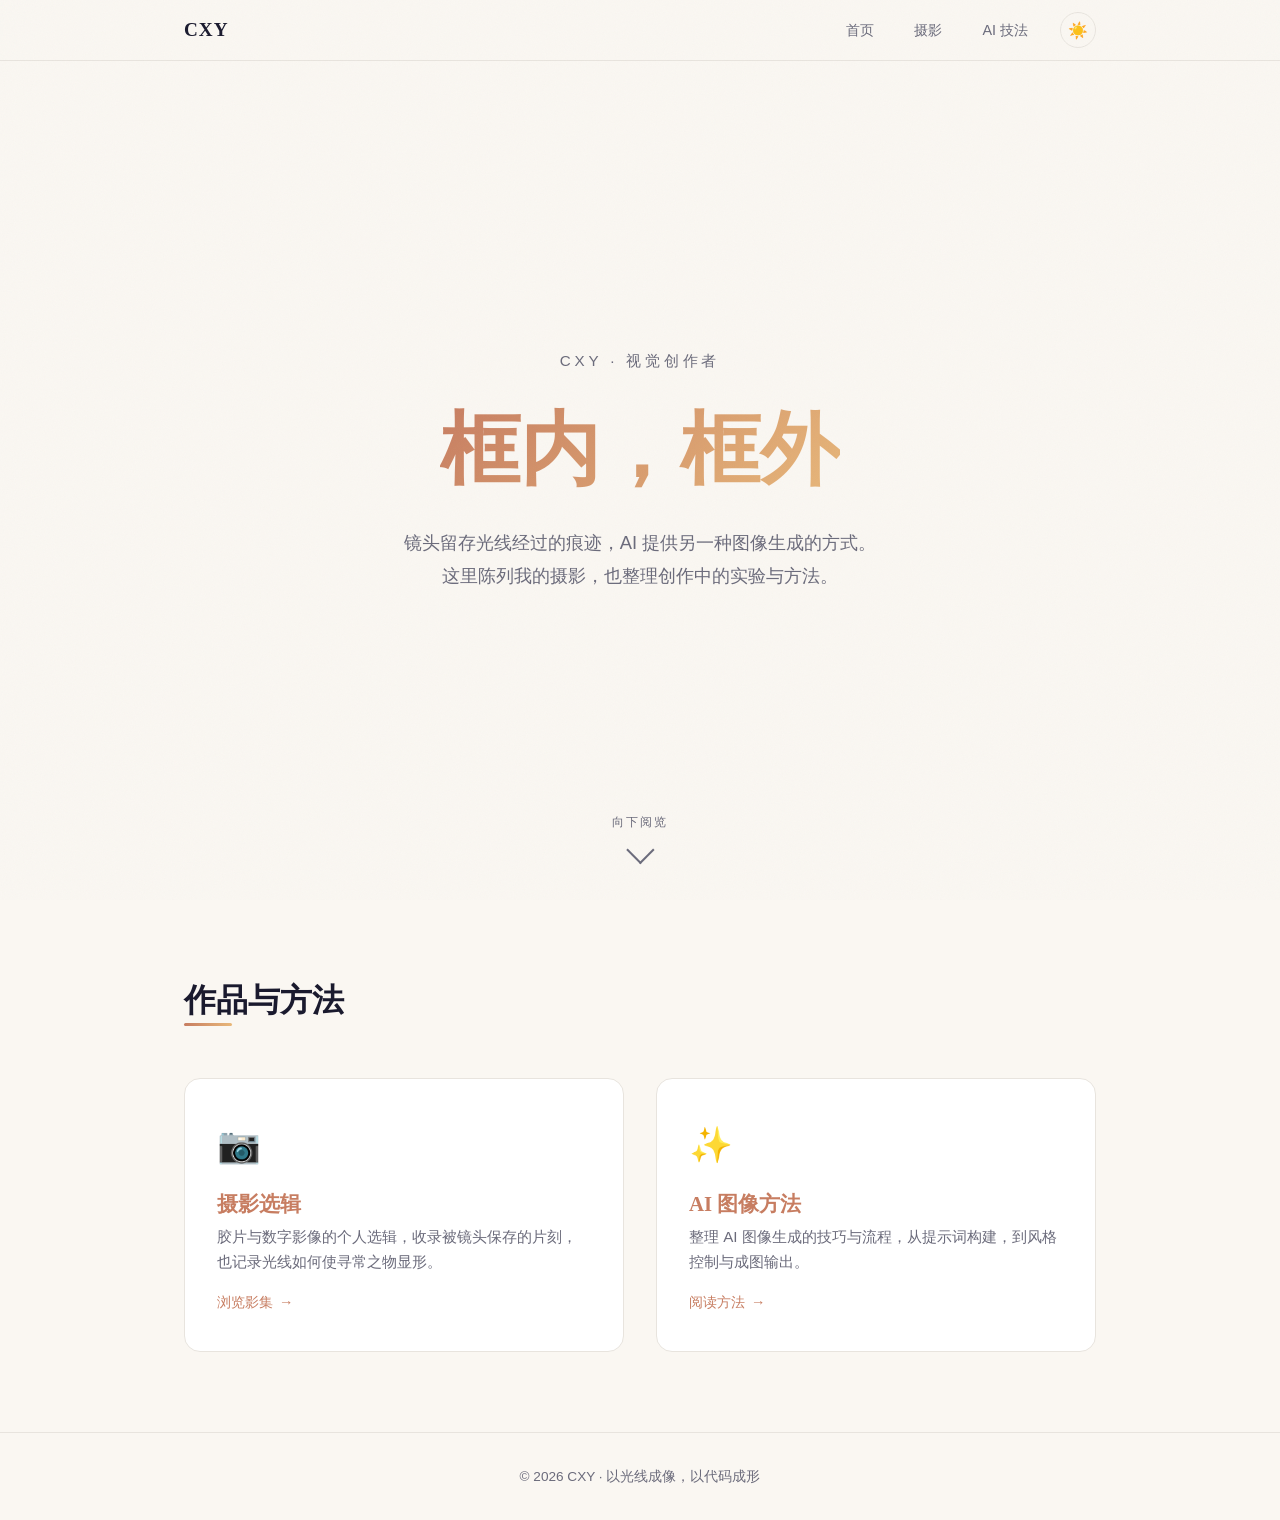
==== commit 266c829f: "全站文案升级：方案 A — 更克制、清晰的语言风格 - 导航栏: AI 技能 → AI 技法 - 首页 Hero: 框内，框外 / 视觉创作者 / 向下阅览 - 项目区: 作品与方法 / 摄影选辑 /" ====
--- a/index.html
+++ b/index.html
@@ -17,7 +17,7 @@
       <ul class="nav-links">
         <li><a href="/">首页</a></li>
         <li><a href="/photography/">摄影</a></li>
-        <li><a href="/ai-skills/">AI 技能</a></li>
+        <li><a href="/ai-skills/">AI 技法</a></li>
         <li>
           <button id="themeToggle" class="theme-toggle" aria-label="切换主题">☀️</button>
         </li>
@@ -27,14 +27,14 @@
 
   <!-- Hero -->
   <section class="hero">
-    <p class="hero-subtitle reveal">CXY · 创造者</p>
-    <h1 class="hero-title reveal">取景框内外</h1>
+    <p class="hero-subtitle reveal">CXY · 视觉创作者</p>
+    <h1 class="hero-title reveal">框内，框外</h1>
     <p class="hero-desc reveal">
-      记录镜头下的光影，探索 AI 时代的视觉语言。<br>
-      这里是我的摄影作品与 AI 创作工坊。
+      镜头留存光线经过的痕迹，AI 提供另一种图像生成的方式。<br>
+      这里陈列我的摄影，也整理创作中的实验与方法。
     </p>
     <div class="hero-scroll">
-      <span>向下探索</span>
+      <span>向下阅览</span>
       <div class="arrow"></div>
     </div>
   </section>
@@ -42,19 +42,19 @@
   <!-- Projects -->
   <section class="section" id="projects">
     <div class="container">
-      <h2 class="section-title reveal">项目</h2>
+      <h2 class="section-title reveal">作品与方法</h2>
       <div class="project-grid">
         <a href="/photography/" class="project-card reveal">
           <span class="project-card-icon">📷</span>
-          <h3>摄影作品</h3>
-          <p>用镜头定格瞬间，在光影中寻找故事。收录我拍摄的胶片与数字摄影作品。</p>
-          <span class="card-link">进入画廊</span>
+          <h3>摄影选辑</h3>
+          <p>胶片与数字影像的个人选辑，收录被镜头保存的片刻，也记录光线如何使寻常之物显形。</p>
+          <span class="card-link">浏览影集</span>
         </a>
         <a href="/ai-skills/" class="project-card reveal">
           <span class="project-card-icon">✨</span>
-          <h3>AI 作图技能</h3>
-          <p>收集和分享 AI 图像生成的技巧与工作流，从 prompt 工程到风格化输出。</p>
-          <span class="card-link">查看技能</span>
+          <h3>AI 图像方法</h3>
+          <p>整理 AI 图像生成的技巧与流程，从提示词构建，到风格控制与成图输出。</p>
+          <span class="card-link">阅读方法</span>
         </a>
       </div>
     </div>
@@ -63,7 +63,7 @@
   <!-- Footer -->
   <footer class="footer">
     <div class="container">
-      <p>&copy; 2026 CXY · 用光影与代码书写</p>
+      <p>&copy; 2026 CXY · 以光线成像，以代码成形</p>
     </div>
   </footer>
 
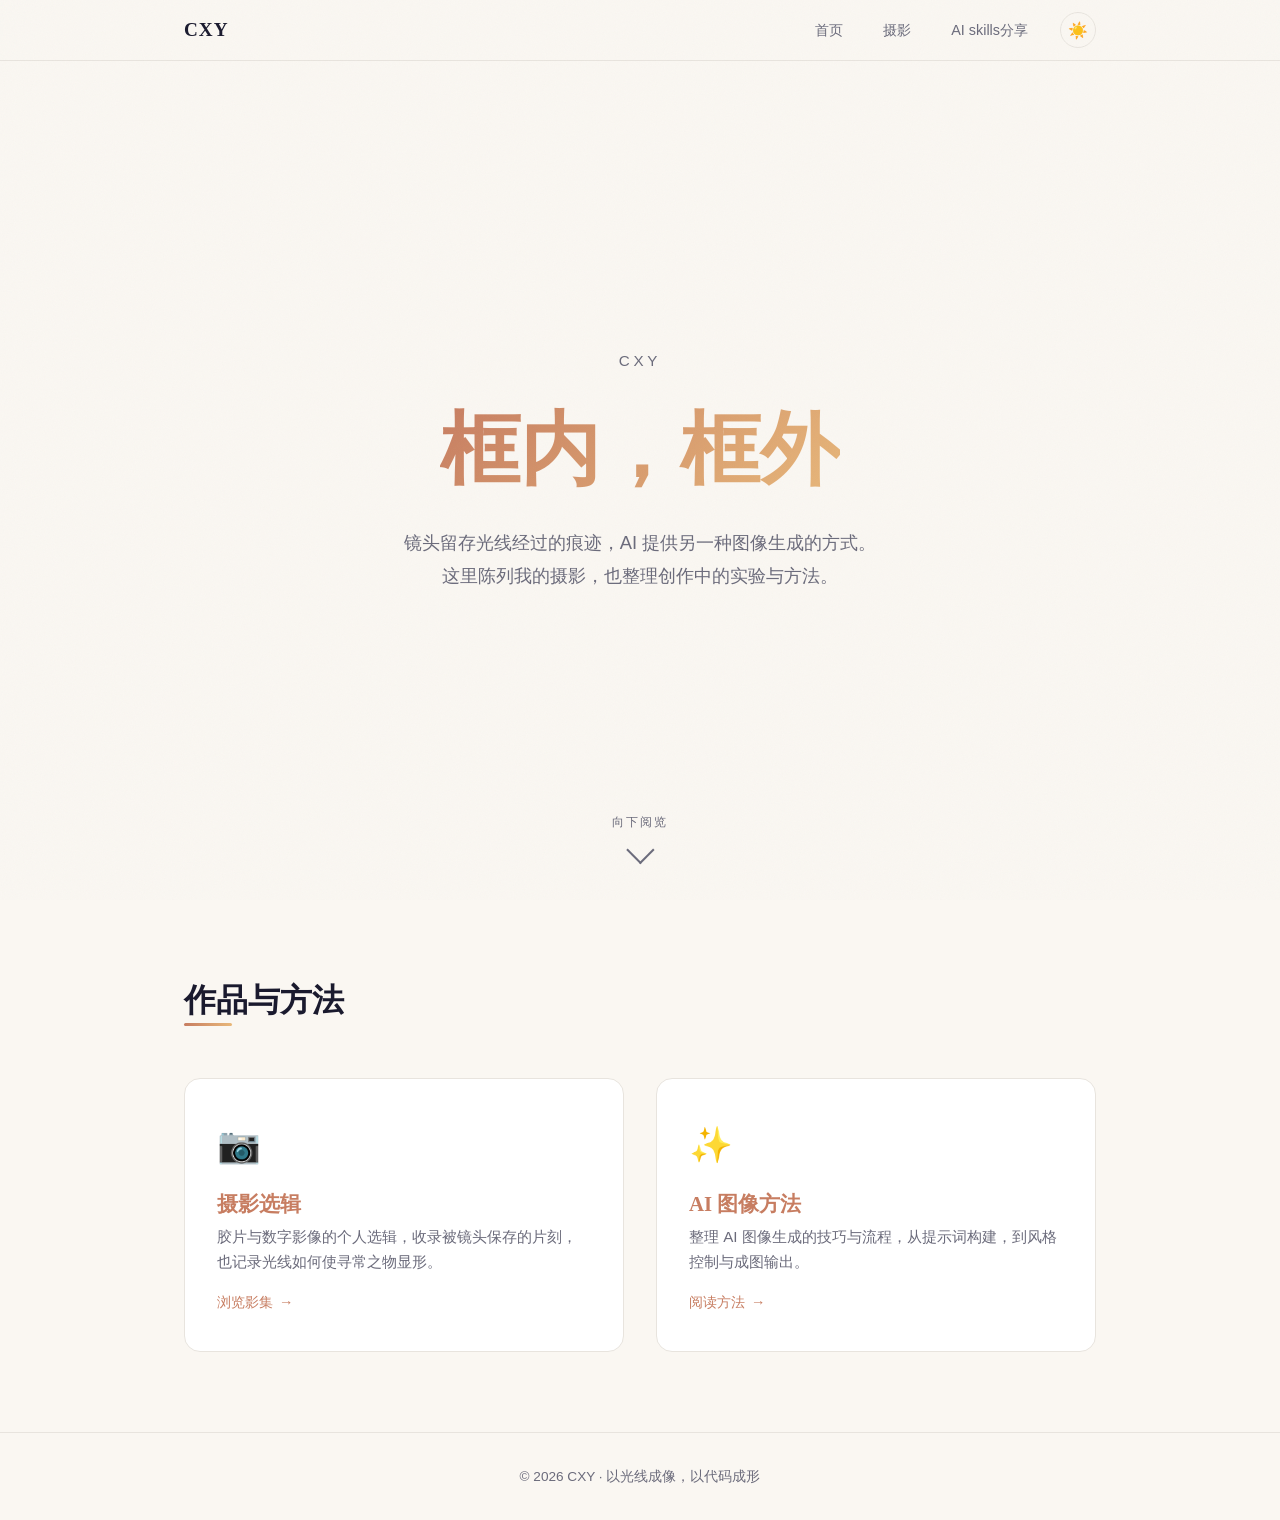
==== commit c51898f1: "首页文案精简 Co-Authored-By: Claude Opus 4.7 <noreply@anthropic.com>" ====
--- a/index.html
+++ b/index.html
@@ -3,8 +3,8 @@
 <head>
   <meta charset="UTF-8">
   <meta name="viewport" content="width=device-width, initial-scale=1.0">
-  <meta name="description" content="CXY 的个人网站 — 摄影与 AI 创作">
-  <title>CXY · 个人站</title>
+  <meta name="description" content="CXY 的个人站">
+  <title>CXY的个人站</title>
   <link rel="stylesheet" href="/css/style.css">
   <link rel="icon" href="data:image/svg+xml,<svg xmlns='http://www.w3.org/2000/svg' viewBox='0 0 100 100'><text y='.9em' font-size='90'>✦</text></svg>">
 </head>
@@ -17,7 +17,7 @@
       <ul class="nav-links">
         <li><a href="/">首页</a></li>
         <li><a href="/photography/">摄影</a></li>
-        <li><a href="/ai-skills/">AI 技法</a></li>
+        <li><a href="/ai-skills/">AI skills分享</a></li>
         <li>
           <button id="themeToggle" class="theme-toggle" aria-label="切换主题">☀️</button>
         </li>
@@ -27,7 +27,7 @@
 
   <!-- Hero -->
   <section class="hero">
-    <p class="hero-subtitle reveal">CXY · 视觉创作者</p>
+    <p class="hero-subtitle reveal">CXY</p>
     <h1 class="hero-title reveal">框内，框外</h1>
     <p class="hero-desc reveal">
       镜头留存光线经过的痕迹，AI 提供另一种图像生成的方式。<br>
@@ -69,4 +69,4 @@
 
   <script src="/js/main.js"></script>
 </body>
-</html>+</html>
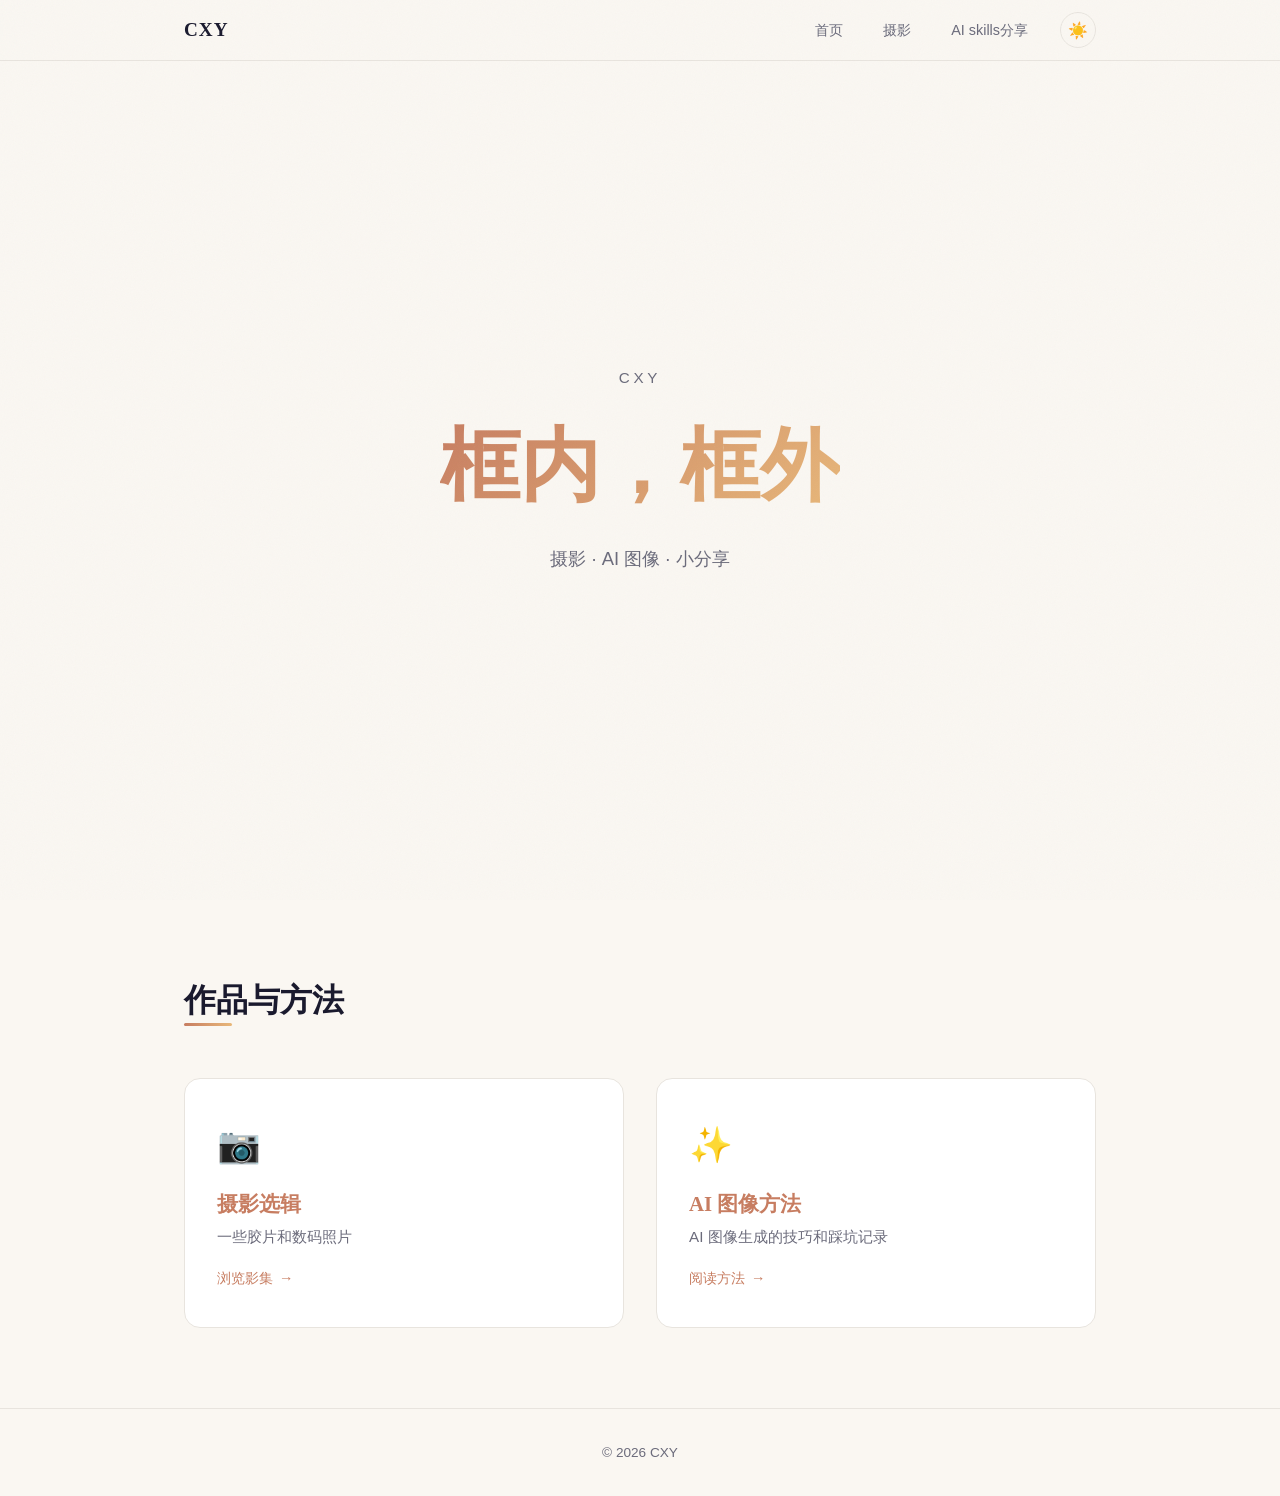
==== commit 1b789d26: "首页文案简化，去掉矫情表述" ====
--- a/index.html
+++ b/index.html
@@ -30,13 +30,8 @@
     <p class="hero-subtitle reveal">CXY</p>
     <h1 class="hero-title reveal">框内，框外</h1>
     <p class="hero-desc reveal">
-      镜头留存光线经过的痕迹，AI 提供另一种图像生成的方式。<br>
-      这里陈列我的摄影，也整理创作中的实验与方法。
+      摄影 · AI 图像 · 小分享
     </p>
-    <div class="hero-scroll">
-      <span>向下阅览</span>
-      <div class="arrow"></div>
-    </div>
   </section>
 
   <!-- Projects -->
@@ -47,13 +42,13 @@
         <a href="/photography/" class="project-card reveal">
           <span class="project-card-icon">📷</span>
           <h3>摄影选辑</h3>
-          <p>胶片与数字影像的个人选辑，收录被镜头保存的片刻，也记录光线如何使寻常之物显形。</p>
+          <p>一些胶片和数码照片</p>
           <span class="card-link">浏览影集</span>
         </a>
         <a href="/ai-skills/" class="project-card reveal">
           <span class="project-card-icon">✨</span>
           <h3>AI 图像方法</h3>
-          <p>整理 AI 图像生成的技巧与流程，从提示词构建，到风格控制与成图输出。</p>
+          <p>AI 图像生成的技巧和踩坑记录</p>
           <span class="card-link">阅读方法</span>
         </a>
       </div>
@@ -63,7 +58,7 @@
   <!-- Footer -->
   <footer class="footer">
     <div class="container">
-      <p>&copy; 2026 CXY · 以光线成像，以代码成形</p>
+      <p>&copy; 2026 CXY</p>
     </div>
   </footer>
 
